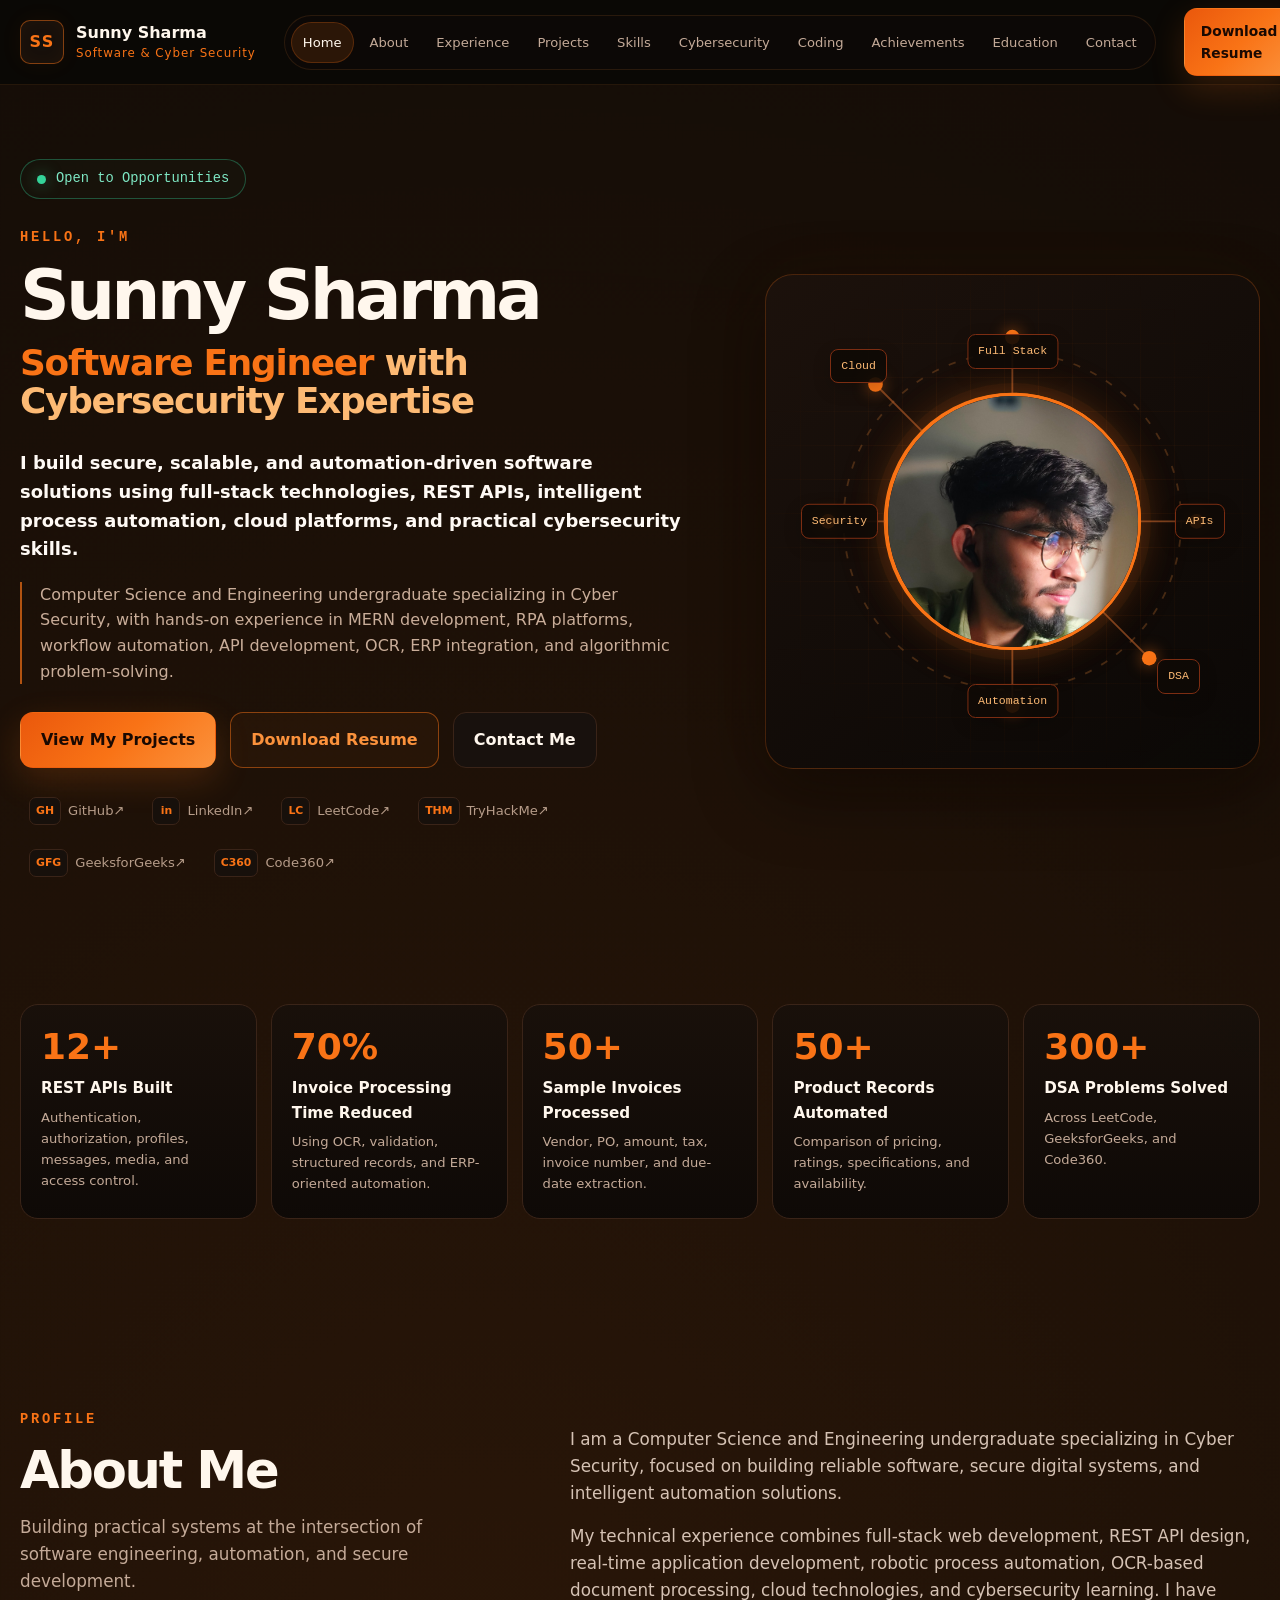
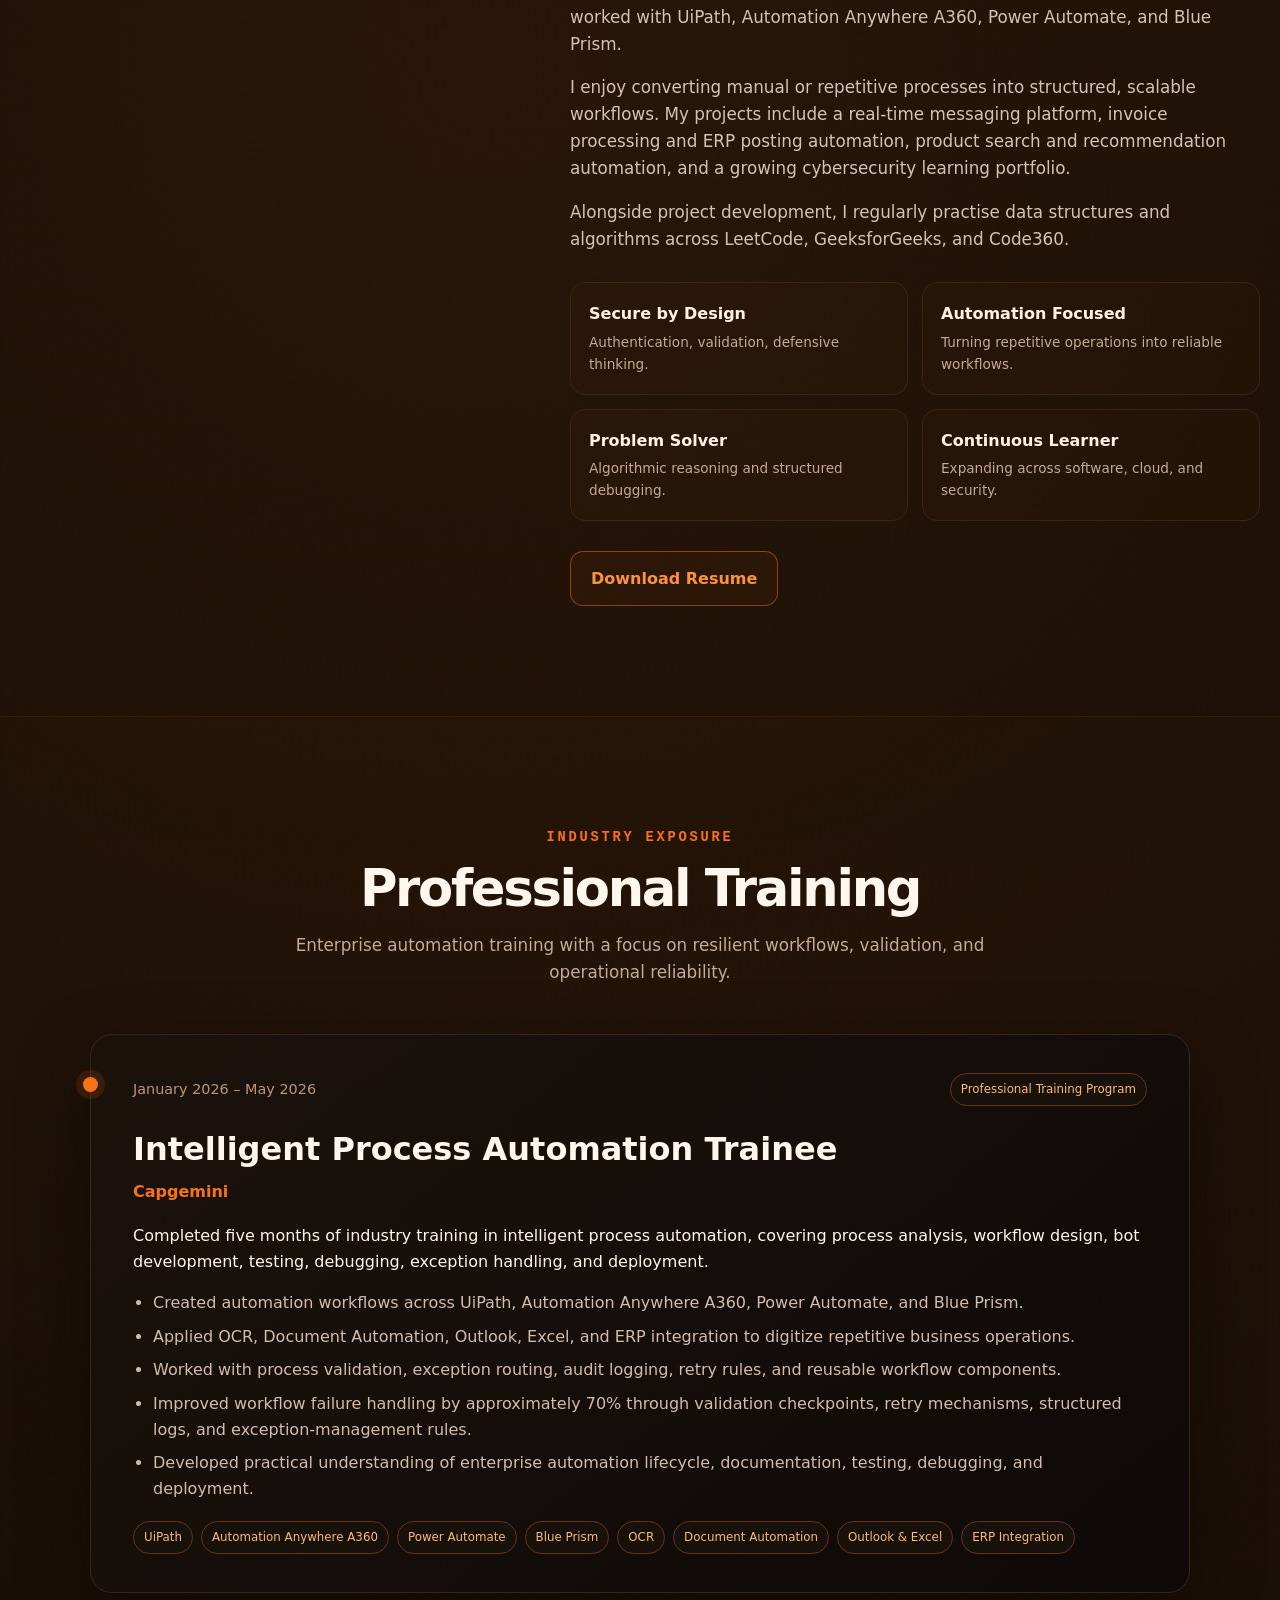
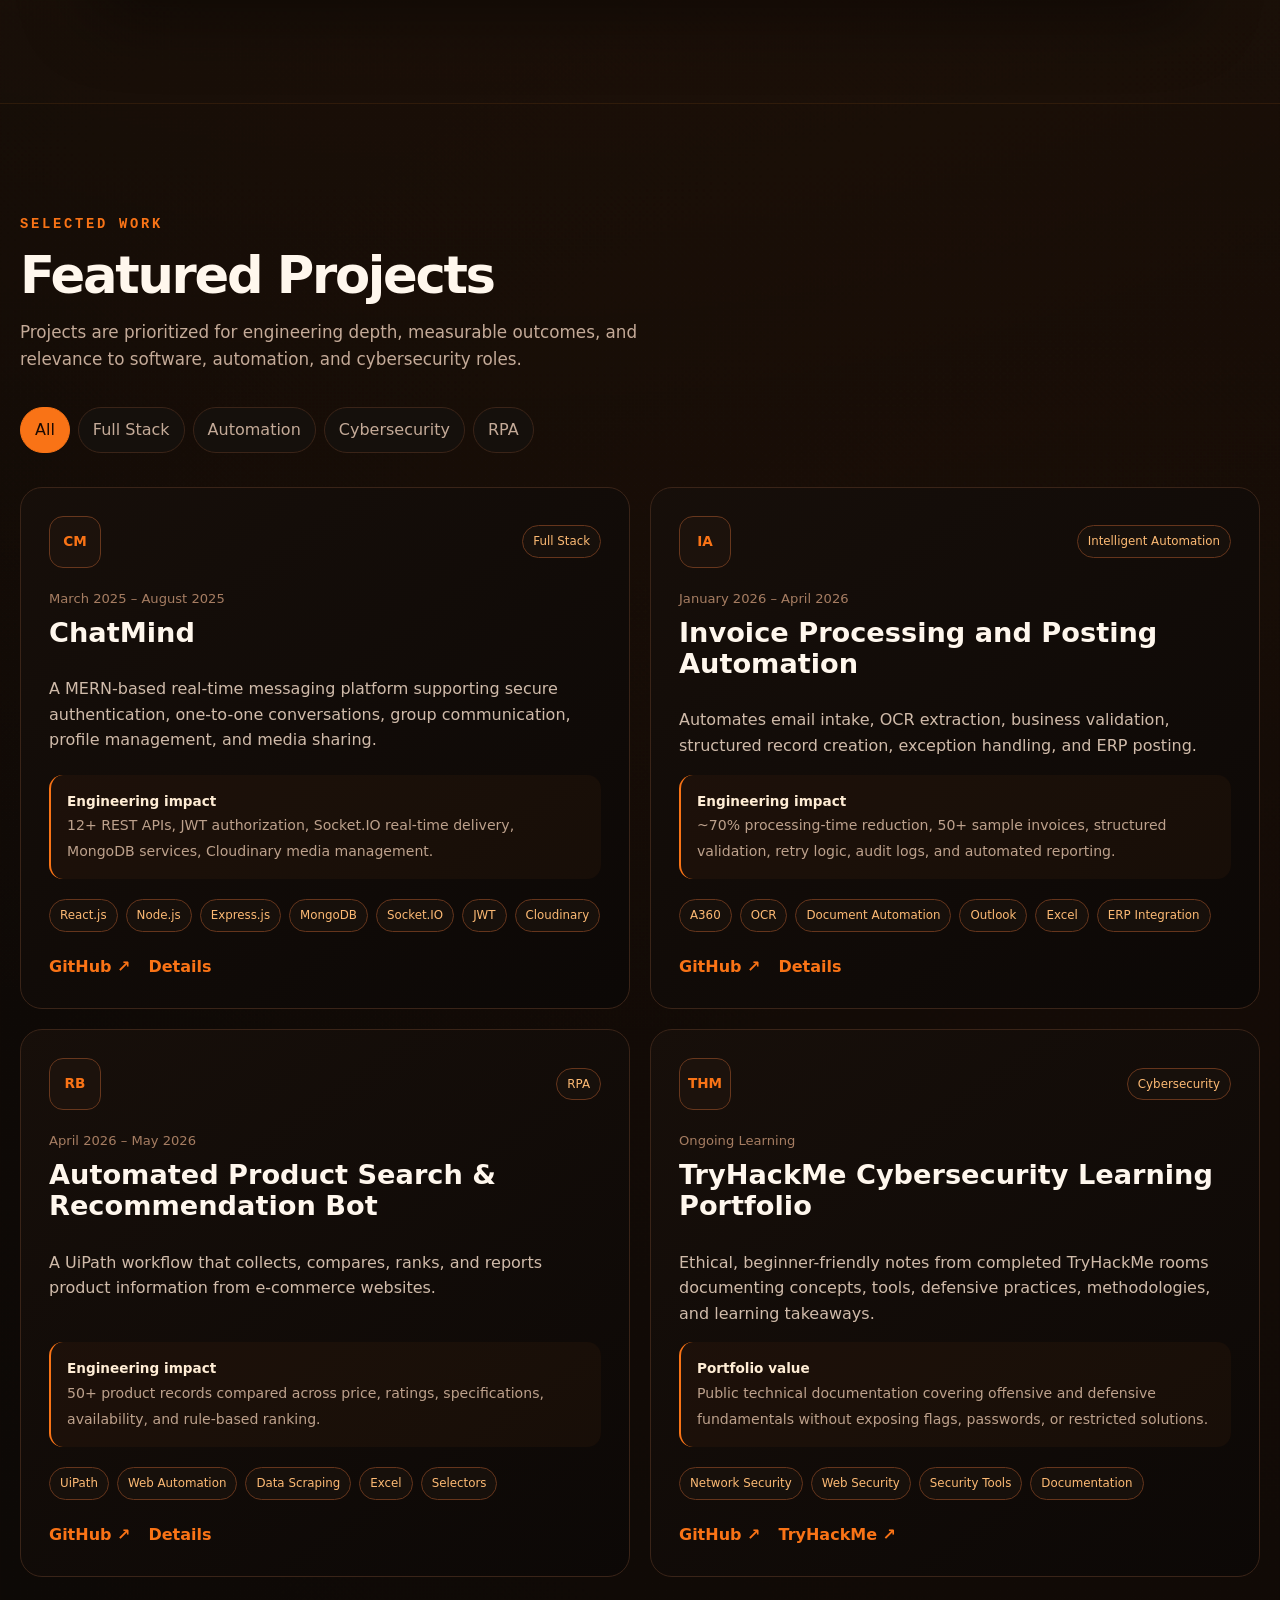
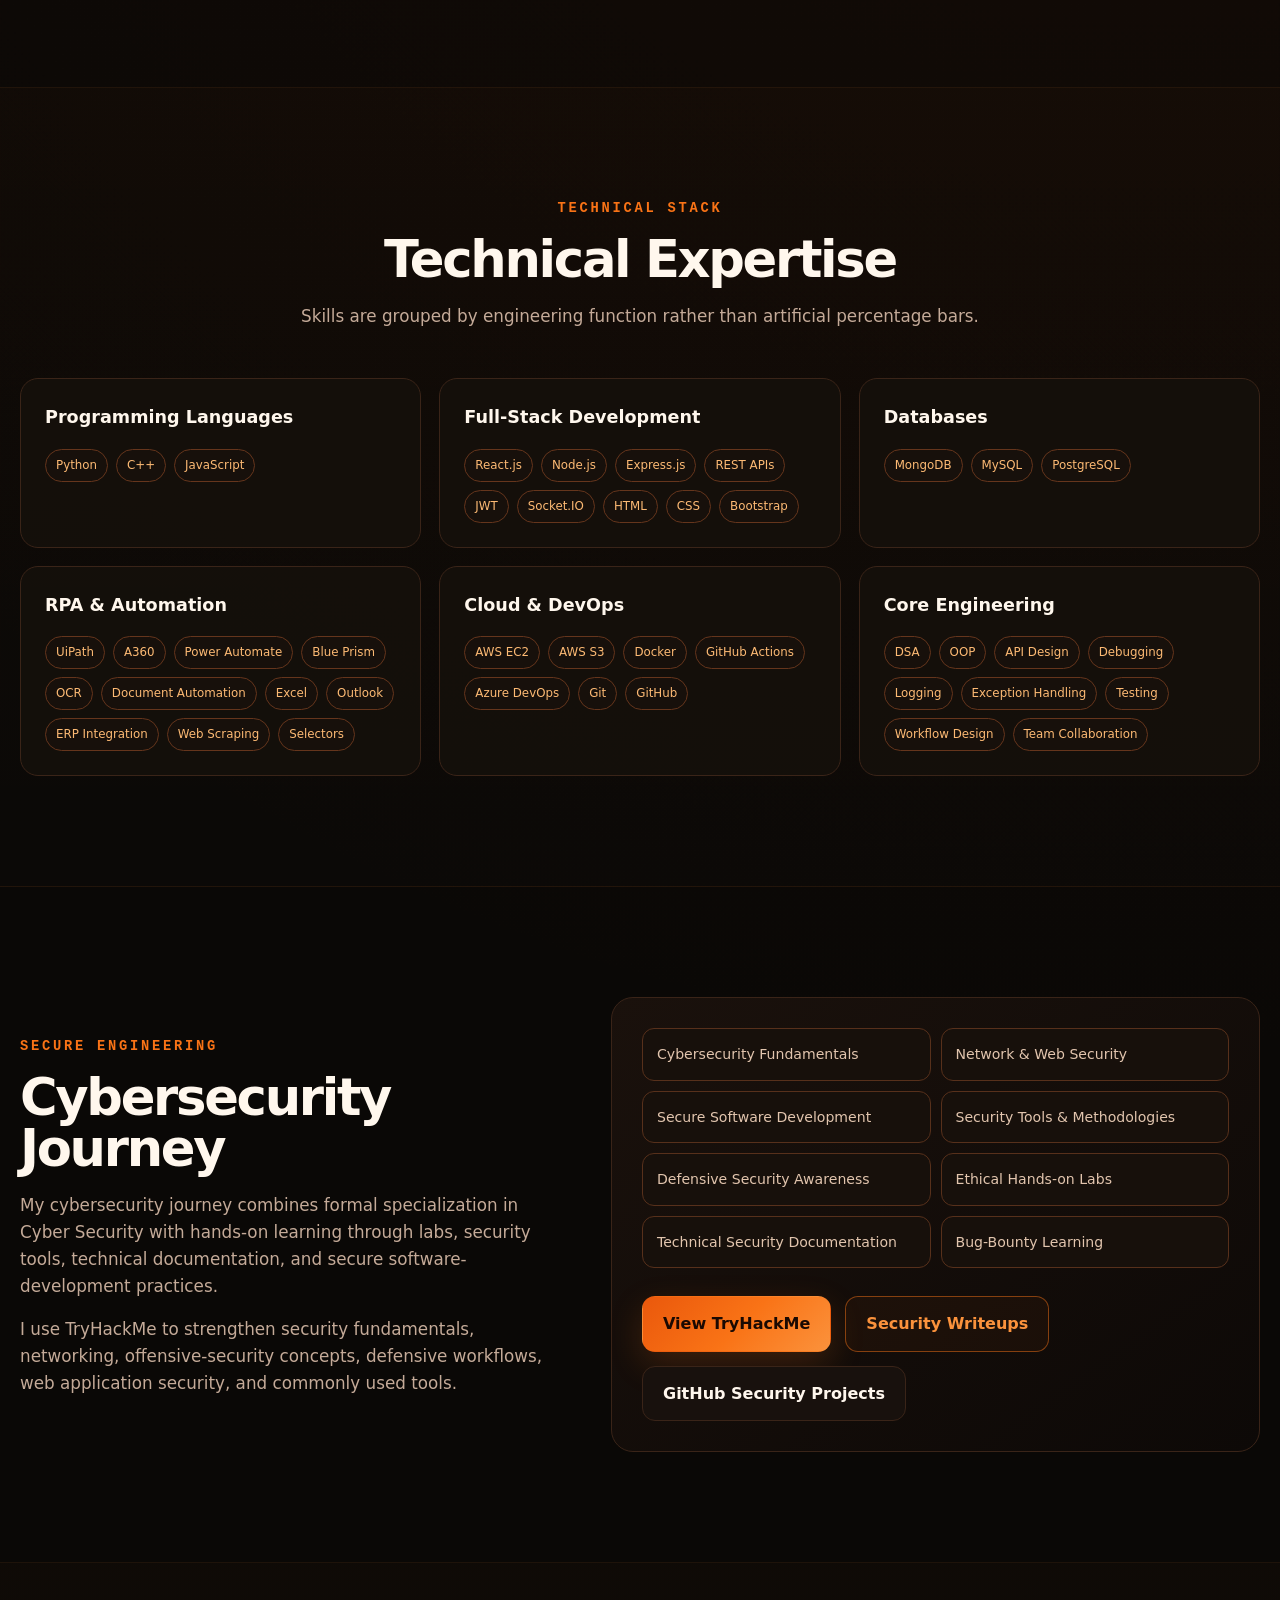
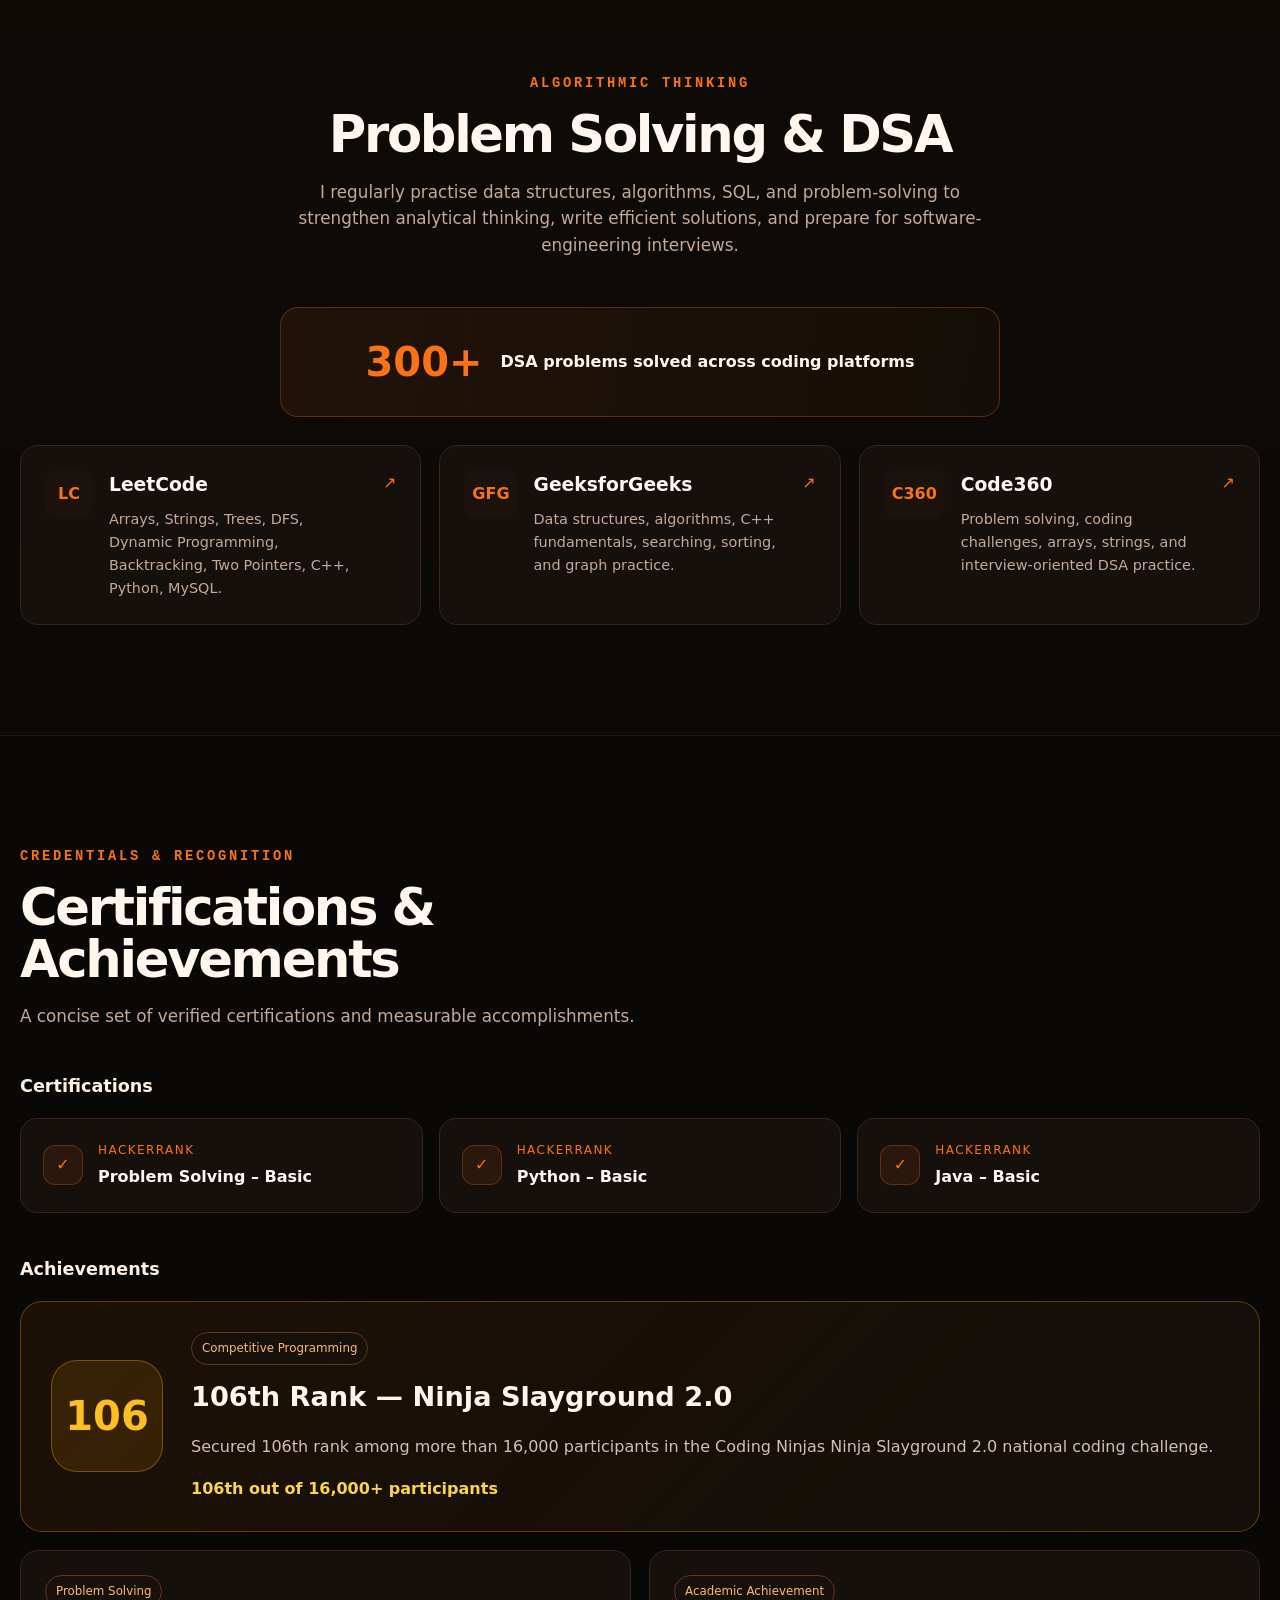
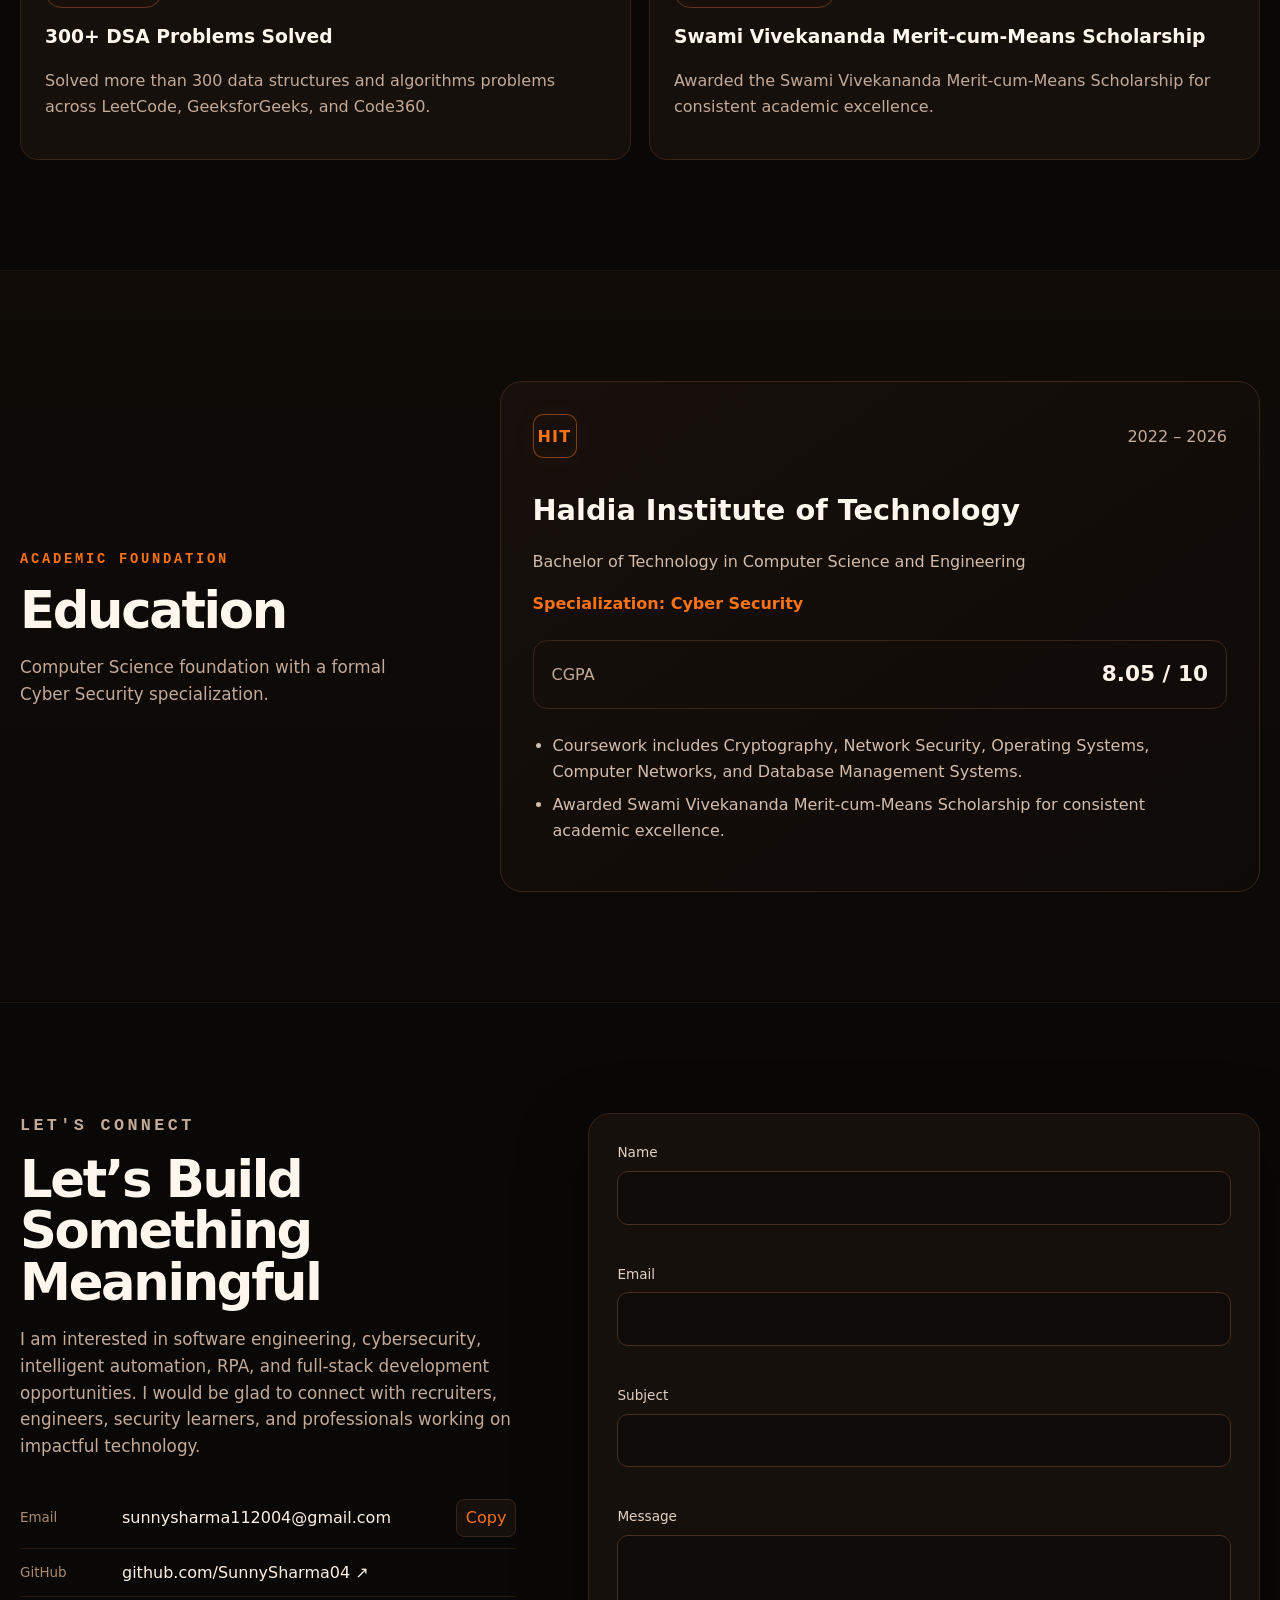
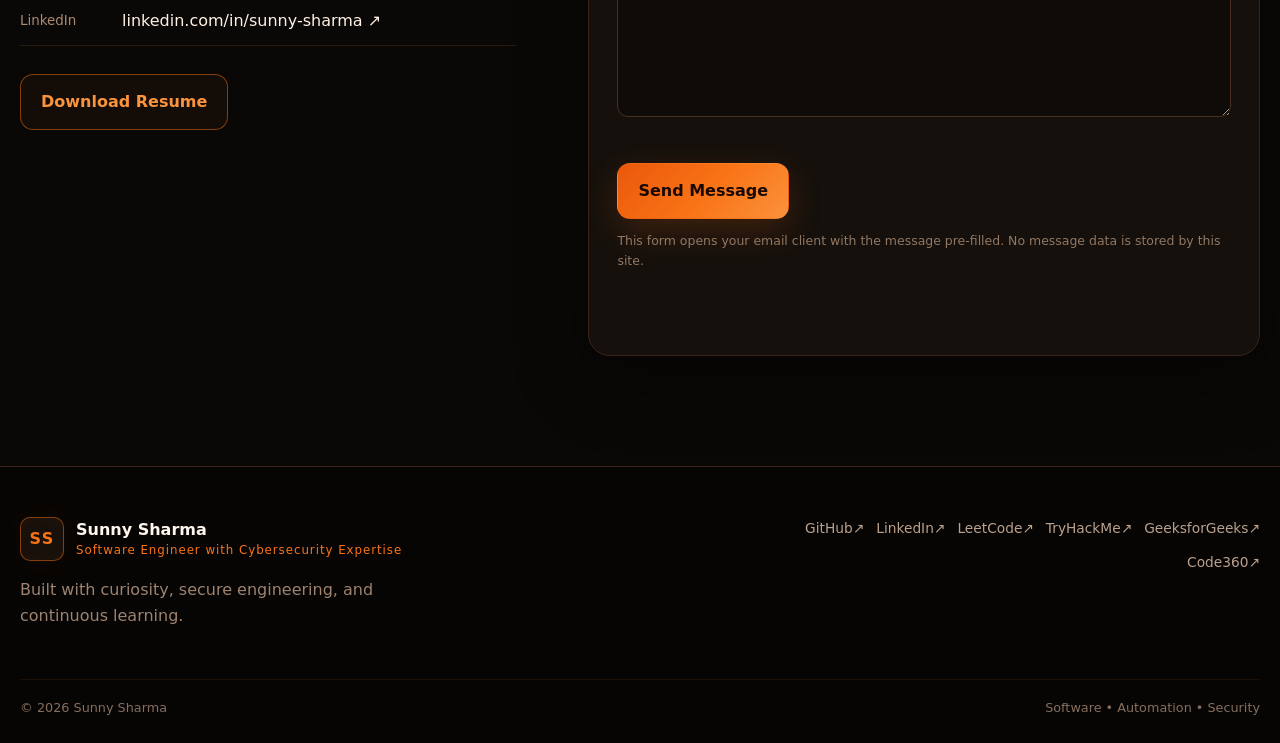
==== index.html @ 54a7669d "Initial portfolio deployment" ====
<!doctype html>
<html lang="en">
  <head>
    <meta charset="utf-8" />
    <meta name="viewport" content="width=device-width, initial-scale=1" />
    <title>Sunny Sharma | Software Engineer with Cybersecurity Expertise</title>
    <meta
      name="description"
      content="Portfolio of Sunny Sharma, a software engineer and cybersecurity student skilled in full-stack development, RPA, intelligent automation, REST APIs, cloud platforms, and data structures and algorithms."
    />
    <meta name="theme-color" content="#07111f" />
    <meta name="robots" content="index,follow" />
    <meta property="og:type" content="website" />
    <meta
      property="og:title"
      content="Sunny Sharma | Software Engineer with Cybersecurity Expertise"
    />
    <meta
      property="og:description"
      content="Software engineering, cybersecurity, automation, REST APIs, cloud, and DSA portfolio."
    />
    <meta property="og:image" content="assets/social-preview.png" />
    <meta name="twitter:card" content="summary_large_image" />
    <meta
      name="twitter:title"
      content="Sunny Sharma | Software Engineer with Cybersecurity Expertise"
    />
    <meta
      name="twitter:description"
      content="Software engineering, cybersecurity, automation, REST APIs, cloud, and DSA portfolio."
    />
    <meta name="twitter:image" content="assets/social-preview.png" />
    <link rel="icon" href="assets/favicon.svg" type="image/svg+xml" />
    <link rel="stylesheet" href="styles.css" />
    <script type="application/ld+json">
      {
        "@context": "https://schema.org",
        "@type": "Person",
        "name": "Sunny Sharma",
        "jobTitle": "Software Engineer with Cybersecurity Expertise",
        "email": "mailto:sunnysharma112004@gmail.com",
        "telephone": "+91-8777210604",
        "alumniOf": {
          "@type": "CollegeOrUniversity",
          "name": "Haldia Institute of Technology"
        },
        "sameAs": [
          "https://github.com/SunnySharma04",
          "https://www.linkedin.com/in/sunny-sharma-2487312a7/",
          "https://leetcode.com/u/sunnysharma112004/",
          "https://tryhackme.com/p/sunnysharma11200",
          "https://www.geeksforgeeks.org/profile/sunnysharvf4q",
          "https://www.naukri.com/code360/profile/SunnySharma"
        ]
      }
    </script>
  </head>
  <body>
    <a class="skip-link" href="#main">Skip to content</a>

    <header class="site-header" id="top">
      <div class="nav-shell container">
        <a class="brand" href="#home" aria-label="Sunny Sharma home">
          <span class="brand-mark">SS</span>
          <span class="brand-copy"
            ><strong>Sunny Sharma</strong
            ><small>Software &amp; Cyber Security</small></span
          >
        </a>

        <nav class="desktop-nav" aria-label="Primary navigation">
          <a href="#home">Home</a><a href="#about">About</a
          ><a href="#experience">Experience</a> <a href="#projects">Projects</a
          ><a href="#skills">Skills</a
          ><a href="#cybersecurity">Cybersecurity</a>
          <a href="#coding">Coding</a><a href="#achievements">Achievements</a
          ><a href="#education">Education</a><a href="#contact">Contact</a>
        </nav>

        <div class="nav-actions">
          <a
            class="btn btn-primary btn-small resume-download"
            href="resume/Sunny-Sharma-Resume.pdf"
            download
            >Download Resume</a
          >
          <button
            class="menu-toggle"
            aria-expanded="false"
            aria-controls="mobile-nav"
            aria-label="Open navigation menu"
          >
            <span></span><span></span><span></span>
          </button>
        </div>
      </div>
      <nav
        id="mobile-nav"
        class="mobile-nav"
        aria-label="Mobile navigation"
        hidden
      >
        <a href="#home">Home</a><a href="#about">About</a
        ><a href="#experience">Experience</a><a href="#projects">Projects</a>
        <a href="#skills">Skills</a><a href="#cybersecurity">Cybersecurity</a
        ><a href="#coding">Coding</a><a href="#achievements">Achievements</a>
        <a href="#education">Education</a><a href="#contact">Contact</a>
        <a
          class="btn btn-primary"
          href="resume/Sunny-Sharma-Resume.pdf"
          download
          >Download Resume</a
        >
      </nav>
    </header>

    <main id="main">
      <section id="home" class="hero section-pad">
        <div class="hero-grid container">
          <div class="hero-copy reveal">
            <div class="status-pill">
              <span class="status-dot"></span>Open to Opportunities
            </div>
            <p class="eyebrow">Hello, I'm</p>
            <h1>Sunny Sharma</h1>
            <h2>Software Engineer <span>with Cybersecurity Expertise</span></h2>
            <p class="hero-lead">
              I build secure, scalable, and automation-driven software solutions
              using full-stack technologies, REST APIs, intelligent process
              automation, cloud platforms, and practical cybersecurity skills.
            </p>
            <p class="hero-sub">
              Computer Science and Engineering undergraduate specializing in
              Cyber Security, with hands-on experience in MERN development, RPA
              platforms, workflow automation, API development, OCR, ERP
              integration, and algorithmic problem-solving.
            </p>
            <div class="hero-actions">
              <a class="btn btn-primary" href="#projects">View My Projects</a>
              <a
                class="btn btn-secondary resume-download"
                href="resume/Sunny-Sharma-Resume.pdf"
                download
                >Download Resume</a
              >
              <a class="btn btn-tertiary" href="#contact">Contact Me</a>
            </div>
            <div class="social-row" aria-label="Social and coding profiles">
              <a
                href="https://github.com/SunnySharma04"
                target="_blank"
                rel="noopener noreferrer"
                aria-label="GitHub"
                ><span>GH</span>GitHub↗</a
              >
              <a
                href="https://www.linkedin.com/in/sunny-sharma-2487312a7/"
                target="_blank"
                rel="noopener noreferrer"
                aria-label="LinkedIn"
                ><span>in</span>LinkedIn↗</a
              >
              <a
                href="https://leetcode.com/u/sunnysharma112004/"
                target="_blank"
                rel="noopener noreferrer"
                aria-label="LeetCode"
                ><span>LC</span>LeetCode↗</a
              >
              <a
                href="https://tryhackme.com/p/sunnysharma11200"
                target="_blank"
                rel="noopener noreferrer"
                aria-label="TryHackMe"
                ><span>THM</span>TryHackMe↗</a
              >
              <a
                href="https://www.geeksforgeeks.org/profile/sunnysharvf4q"
                target="_blank"
                rel="noopener noreferrer"
                aria-label="GeeksforGeeks"
                ><span>GFG</span>GeeksforGeeks↗</a
              >
              <a
                href="https://www.naukri.com/code360/profile/SunnySharma"
                target="_blank"
                rel="noopener noreferrer"
                aria-label="Code360"
                ><span>C360</span>Code360↗</a
              >
            </div>
          </div>

          <div
            class="identity-card reveal"
            aria-label="Sunny Sharma engineering identity visual"
          >
            <div class="identity-grid"></div>
            <svg
              class="identity-lines"
              viewBox="0 0 540 540"
              role="img"
              aria-labelledby="monogram-title monogram-desc"
            >
              <title id="monogram-title">
                Sunny Sharma engineering monogram
              </title>
              <desc id="monogram-desc">
                SS initials connected to Full Stack, APIs, Security, Automation,
                Cloud and DSA labels.
              </desc>
              <circle cx="270" cy="270" r="140" class="ring ring-one" />
              <circle cx="270" cy="270" r="185" class="ring ring-two" />
              <line x1="270" y1="130" x2="270" y2="68" />
              <line x1="410" y1="270" x2="472" y2="270" />
              <line x1="270" y1="410" x2="270" y2="472" />
              <line x1="130" y1="270" x2="68" y2="270" />
              <line x1="171" y1="171" x2="120" y2="120" />
              <line x1="369" y1="369" x2="420" y2="420" />
              <circle cx="270" cy="68" r="8" />
              <circle cx="472" cy="270" r="8" />
              <circle cx="270" cy="472" r="8" />
              <circle cx="68" cy="270" r="8" />
              <circle cx="120" cy="120" r="8" />
              <circle cx="420" cy="420" r="8" />
            </svg>
            <div class="profile-photo-wrap">
              <div class="profile-photo-frame">
                <img
                  src="assets/sunny-photo.jpg"
                  alt="Portrait of Sunny Sharma"
                  class="profile-photo"
                />
              </div>
            </div>
            <span class="orbit-label label-top">Full Stack</span>
            <span class="orbit-label label-right">APIs</span>
            <span class="orbit-label label-bottom">Automation</span>
            <span class="orbit-label label-left">Security</span>
            <span class="orbit-label label-cloud">Cloud</span>
            <span class="orbit-label label-dsa">DSA</span>
          </div>
        </div>
      </section>

      <section class="impact-band" aria-label="Professional impact statistics">
        <div class="container stats-grid">
          <article class="stat-card reveal">
            <strong class="counter" data-target="12" data-suffix="+">0</strong>
            <h3>REST APIs Built</h3>
            <p>
              Authentication, authorization, profiles, messages, media, and
              access control.
            </p>
          </article>
          <article class="stat-card reveal">
            <strong class="counter" data-target="70" data-suffix="%">0</strong>
            <h3>Invoice Processing Time Reduced</h3>
            <p>
              Using OCR, validation, structured records, and ERP-oriented
              automation.
            </p>
          </article>
          <article class="stat-card reveal">
            <strong class="counter" data-target="50" data-suffix="+">0</strong>
            <h3>Sample Invoices Processed</h3>
            <p>
              Vendor, PO, amount, tax, invoice number, and due-date extraction.
            </p>
          </article>
          <article class="stat-card reveal">
            <strong class="counter" data-target="50" data-suffix="+">0</strong>
            <h3>Product Records Automated</h3>
            <p>
              Comparison of pricing, ratings, specifications, and availability.
            </p>
          </article>
          <article class="stat-card reveal">
            <strong class="counter" data-target="300" data-suffix="+">0</strong>
            <h3>DSA Problems Solved</h3>
            <p>Across LeetCode, GeeksforGeeks, and Code360.</p>
          </article>
        </div>
      </section>

      <section id="about" class="section-pad">
        <div class="container split-section">
          <div class="section-heading reveal">
            <p class="eyebrow">Profile</p>
            <h2>About Me</h2>
            <p>
              Building practical systems at the intersection of software
              engineering, automation, and secure development.
            </p>
          </div>
          <div class="about-body reveal">
            <p>
              I am a Computer Science and Engineering undergraduate specializing
              in Cyber Security, focused on building reliable software, secure
              digital systems, and intelligent automation solutions.
            </p>
            <p>
              My technical experience combines full-stack web development, REST
              API design, real-time application development, robotic process
              automation, OCR-based document processing, cloud technologies, and
              cybersecurity learning. I have worked with UiPath, Automation
              Anywhere A360, Power Automate, and Blue Prism.
            </p>
            <p>
              I enjoy converting manual or repetitive processes into structured,
              scalable workflows. My projects include a real-time messaging
              platform, invoice processing and ERP posting automation, product
              search and recommendation automation, and a growing cybersecurity
              learning portfolio.
            </p>
            <p>
              Alongside project development, I regularly practise data
              structures and algorithms across LeetCode, GeeksforGeeks, and
              Code360.
            </p>
            <div class="value-grid">
              <div>
                <strong>Secure by Design</strong
                ><span>Authentication, validation, defensive thinking.</span>
              </div>
              <div>
                <strong>Automation Focused</strong
                ><span
                  >Turning repetitive operations into reliable workflows.</span
                >
              </div>
              <div>
                <strong>Problem Solver</strong
                ><span>Algorithmic reasoning and structured debugging.</span>
              </div>
              <div>
                <strong>Continuous Learner</strong
                ><span>Expanding across software, cloud, and security.</span>
              </div>
            </div>
            <a
              class="btn btn-secondary resume-download"
              href="resume/Sunny-Sharma-Resume.pdf"
              download
              >Download Resume</a
            >
          </div>
        </div>
      </section>

      <section id="experience" class="section-pad section-alt">
        <div class="container">
          <div class="section-heading centered reveal">
            <p class="eyebrow">Industry Exposure</p>
            <h2>Professional Training</h2>
            <p>
              Enterprise automation training with a focus on resilient
              workflows, validation, and operational reliability.
            </p>
          </div>
          <article class="timeline-card reveal">
            <div class="timeline-marker"></div>
            <div class="timeline-meta">
              <span>January 2026 – May 2026</span
              ><span class="tag">Professional Training Program</span>
            </div>
            <h3>Intelligent Process Automation Trainee</h3>
            <p class="org">Capgemini</p>
            <p>
              Completed five months of industry training in intelligent process
              automation, covering process analysis, workflow design, bot
              development, testing, debugging, exception handling, and
              deployment.
            </p>
            <ul class="feature-list">
              <li>
                Created automation workflows across UiPath, Automation Anywhere
                A360, Power Automate, and Blue Prism.
              </li>
              <li>
                Applied OCR, Document Automation, Outlook, Excel, and ERP
                integration to digitize repetitive business operations.
              </li>
              <li>
                Worked with process validation, exception routing, audit
                logging, retry rules, and reusable workflow components.
              </li>
              <li>
                Improved workflow failure handling by approximately 70% through
                validation checkpoints, retry mechanisms, structured logs, and
                exception-management rules.
              </li>
              <li>
                Developed practical understanding of enterprise automation
                lifecycle, documentation, testing, debugging, and deployment.
              </li>
            </ul>
            <div class="tag-row">
              <span>UiPath</span><span>Automation Anywhere A360</span
              ><span>Power Automate</span><span>Blue Prism</span><span>OCR</span
              ><span>Document Automation</span><span>Outlook &amp; Excel</span
              ><span>ERP Integration</span>
            </div>
          </article>
        </div>
      </section>

      <section id="projects" class="section-pad">
        <div class="container">
          <div class="section-heading reveal">
            <p class="eyebrow">Selected Work</p>
            <h2>Featured Projects</h2>
            <p>
              Projects are prioritized for engineering depth, measurable
              outcomes, and relevance to software, automation, and cybersecurity
              roles.
            </p>
          </div>
          <div
            class="filter-row reveal"
            role="group"
            aria-label="Project filters"
          >
            <button class="filter-btn active" data-filter="all">All</button>
            <button class="filter-btn" data-filter="full-stack">
              Full Stack
            </button>
            <button class="filter-btn" data-filter="automation">
              Automation
            </button>
            <button class="filter-btn" data-filter="cybersecurity">
              Cybersecurity
            </button>
            <button class="filter-btn" data-filter="rpa">RPA</button>
          </div>

          <div class="project-grid">
            <article class="project-card reveal" data-category="full-stack">
              <div class="project-head">
                <span class="project-icon">CM</span
                ><span class="tag">Full Stack</span>
              </div>
              <p class="project-date">March 2025 – August 2025</p>
              <h3>ChatMind</h3>
              <p>
                A MERN-based real-time messaging platform supporting secure
                authentication, one-to-one conversations, group communication,
                profile management, and media sharing.
              </p>
              <div class="outcome">
                <strong>Engineering impact</strong
                ><span
                  >12+ REST APIs, JWT authorization, Socket.IO real-time
                  delivery, MongoDB services, Cloudinary media management.</span
                >
              </div>
              <div class="tag-row">
                <span>React.js</span><span>Node.js</span><span>Express.js</span
                ><span>MongoDB</span><span>Socket.IO</span><span>JWT</span
                ><span>Cloudinary</span>
              </div>
              <div class="project-actions">
                <a
                  class="text-link"
                  target="_blank"
                  rel="noopener noreferrer"
                  href="https://github.com/SunnySharma04/chat-mind"
                  >GitHub ↗</a
                ><button
                  class="text-link project-details"
                  data-project="chatmind"
                >
                  Details
                </button>
              </div>
            </article>

            <article class="project-card reveal" data-category="automation">
              <div class="project-head">
                <span class="project-icon">IA</span
                ><span class="tag">Intelligent Automation</span>
              </div>
              <p class="project-date">January 2026 – April 2026</p>
              <h3>Invoice Processing and Posting Automation</h3>
              <p>
                Automates email intake, OCR extraction, business validation,
                structured record creation, exception handling, and ERP posting.
              </p>
              <div class="outcome">
                <strong>Engineering impact</strong
                ><span
                  >~70% processing-time reduction, 50+ sample invoices,
                  structured validation, retry logic, audit logs, and automated
                  reporting.</span
                >
              </div>
              <div class="tag-row">
                <span>A360</span><span>OCR</span><span>Document Automation</span
                ><span>Outlook</span><span>Excel</span
                ><span>ERP Integration</span>
              </div>
              <div class="project-actions">
                <a
                  class="text-link"
                  target="_blank"
                  rel="noopener noreferrer"
                  href="https://github.com/SunnySharma04/Invoice-Processing-and-Posting-Automation"
                  >GitHub ↗</a
                ><button
                  class="text-link project-details"
                  data-project="invoice"
                >
                  Details
                </button>
              </div>
            </article>

            <article class="project-card reveal" data-category="rpa">
              <div class="project-head">
                <span class="project-icon">RB</span><span class="tag">RPA</span>
              </div>
              <p class="project-date">April 2026 – May 2026</p>
              <h3>Automated Product Search &amp; Recommendation Bot</h3>
              <p>
                A UiPath workflow that collects, compares, ranks, and reports
                product information from e-commerce websites.
              </p>
              <div class="outcome">
                <strong>Engineering impact</strong
                ><span
                  >50+ product records compared across price, ratings,
                  specifications, availability, and rule-based ranking.</span
                >
              </div>
              <div class="tag-row">
                <span>UiPath</span><span>Web Automation</span
                ><span>Data Scraping</span><span>Excel</span
                ><span>Selectors</span>
              </div>
              <div class="project-actions">
                <a
                  class="text-link"
                  target="_blank"
                  rel="noopener noreferrer"
                  href="https://github.com/SunnySharma04/Automated-Product-Search-and-Recommendation-Bot"
                  >GitHub ↗</a
                ><button
                  class="text-link project-details"
                  data-project="product"
                >
                  Details
                </button>
              </div>
            </article>

            <article class="project-card reveal" data-category="cybersecurity">
              <div class="project-head">
                <span class="project-icon">THM</span
                ><span class="tag">Cybersecurity</span>
              </div>
              <p class="project-date">Ongoing Learning</p>
              <h3>TryHackMe Cybersecurity Learning Portfolio</h3>
              <p>
                Ethical, beginner-friendly notes from completed TryHackMe rooms
                documenting concepts, tools, defensive practices, methodologies,
                and learning takeaways.
              </p>
              <div class="outcome">
                <strong>Portfolio value</strong
                ><span
                  >Public technical documentation covering offensive and
                  defensive fundamentals without exposing flags, passwords, or
                  restricted solutions.</span
                >
              </div>
              <div class="tag-row">
                <span>Network Security</span><span>Web Security</span
                ><span>Security Tools</span><span>Documentation</span>
              </div>
              <div class="project-actions">
                <a
                  class="text-link"
                  target="_blank"
                  rel="noopener noreferrer"
                  href="https://github.com/SunnySharma04/tryhackme-writeups"
                  >GitHub ↗</a
                ><a
                  class="text-link"
                  target="_blank"
                  rel="noopener noreferrer"
                  href="https://tryhackme.com/p/sunnysharma11200"
                  >TryHackMe ↗</a
                >
              </div>
            </article>
          </div>
        </div>
      </section>

      <section id="skills" class="section-pad section-alt">
        <div class="container">
          <div class="section-heading centered reveal">
            <p class="eyebrow">Technical Stack</p>
            <h2>Technical Expertise</h2>
            <p>
              Skills are grouped by engineering function rather than artificial
              percentage bars.
            </p>
          </div>
          <div class="skills-grid">
            <article class="skill-card reveal">
              <h3>Programming Languages</h3>
              <div class="tag-row">
                <span>Python</span><span>C++</span><span>JavaScript</span>
              </div>
            </article>
            <article class="skill-card reveal">
              <h3>Full-Stack Development</h3>
              <div class="tag-row">
                <span>React.js</span><span>Node.js</span><span>Express.js</span
                ><span>REST APIs</span><span>JWT</span><span>Socket.IO</span
                ><span>HTML</span><span>CSS</span><span>Bootstrap</span>
              </div>
            </article>
            <article class="skill-card reveal">
              <h3>Databases</h3>
              <div class="tag-row">
                <span>MongoDB</span><span>MySQL</span><span>PostgreSQL</span>
              </div>
            </article>
            <article class="skill-card reveal">
              <h3>RPA &amp; Automation</h3>
              <div class="tag-row">
                <span>UiPath</span><span>A360</span><span>Power Automate</span
                ><span>Blue Prism</span><span>OCR</span
                ><span>Document Automation</span><span>Excel</span
                ><span>Outlook</span><span>ERP Integration</span
                ><span>Web Scraping</span><span>Selectors</span>
              </div>
            </article>
            <article class="skill-card reveal">
              <h3>Cloud &amp; DevOps</h3>
              <div class="tag-row">
                <span>AWS EC2</span><span>AWS S3</span><span>Docker</span
                ><span>GitHub Actions</span><span>Azure DevOps</span
                ><span>Git</span><span>GitHub</span>
              </div>
            </article>
            <article class="skill-card reveal">
              <h3>Core Engineering</h3>
              <div class="tag-row">
                <span>DSA</span><span>OOP</span><span>API Design</span
                ><span>Debugging</span><span>Logging</span
                ><span>Exception Handling</span><span>Testing</span
                ><span>Workflow Design</span><span>Team Collaboration</span>
              </div>
            </article>
          </div>
        </div>
      </section>

      <section id="cybersecurity" class="section-pad">
        <div class="container cyber-grid">
          <div class="section-heading reveal">
            <p class="eyebrow">Secure Engineering</p>
            <h2>Cybersecurity Journey</h2>
            <p>
              My cybersecurity journey combines formal specialization in Cyber
              Security with hands-on learning through labs, security tools,
              technical documentation, and secure software-development
              practices.
            </p>
            <p>
              I use TryHackMe to strengthen security fundamentals, networking,
              offensive-security concepts, defensive workflows, web application
              security, and commonly used tools.
            </p>
          </div>
          <div class="cyber-panel reveal">
            <div class="focus-grid">
              <span>Cybersecurity Fundamentals</span
              ><span>Network &amp; Web Security</span
              ><span>Secure Software Development</span
              ><span>Security Tools &amp; Methodologies</span
              ><span>Defensive Security Awareness</span
              ><span>Ethical Hands-on Labs</span
              ><span>Technical Security Documentation</span
              ><span>Bug-Bounty Learning</span>
            </div>
            <div class="hero-actions">
              <a
                class="btn btn-primary"
                target="_blank"
                rel="noopener noreferrer"
                href="https://tryhackme.com/p/sunnysharma11200"
                >View TryHackMe</a
              ><a
                class="btn btn-secondary"
                target="_blank"
                rel="noopener noreferrer"
                href="https://github.com/SunnySharma04/tryhackme-writeups"
                >Security Writeups</a
              ><a
                class="btn btn-tertiary"
                target="_blank"
                rel="noopener noreferrer"
                href="https://github.com/SunnySharma04"
                >GitHub Security Projects</a
              >
            </div>
          </div>
        </div>
      </section>

      <section id="coding" class="section-pad section-alt">
        <div class="container">
          <div class="section-heading centered reveal">
            <p class="eyebrow">Algorithmic Thinking</p>
            <h2>Problem Solving &amp; DSA</h2>
            <p>
              I regularly practise data structures, algorithms, SQL, and
              problem-solving to strengthen analytical thinking, write efficient
              solutions, and prepare for software-engineering interviews.
            </p>
          </div>
          <div class="metric-banner reveal">
            <strong>300+</strong
            ><span>DSA problems solved across coding platforms</span>
          </div>
          <div class="profile-grid">
            <a
              class="profile-card reveal"
              href="https://leetcode.com/u/sunnysharma112004/"
              target="_blank"
              rel="noopener noreferrer"
              ><span class="profile-badge">LC</span>
              <div>
                <h3>LeetCode</h3>
                <p>
                  Arrays, Strings, Trees, DFS, Dynamic Programming,
                  Backtracking, Two Pointers, C++, Python, MySQL.
                </p>
              </div>
              <span class="arrow">↗</span></a
            >
            <a
              class="profile-card reveal"
              href="https://www.geeksforgeeks.org/profile/sunnysharvf4q"
              target="_blank"
              rel="noopener noreferrer"
              ><span class="profile-badge">GFG</span>
              <div>
                <h3>GeeksforGeeks</h3>
                <p>
                  Data structures, algorithms, C++ fundamentals, searching,
                  sorting, and graph practice.
                </p>
              </div>
              <span class="arrow">↗</span></a
            >
            <a
              class="profile-card reveal"
              href="https://www.naukri.com/code360/profile/SunnySharma"
              target="_blank"
              rel="noopener noreferrer"
              ><span class="profile-badge">C360</span>
              <div>
                <h3>Code360</h3>
                <p>
                  Problem solving, coding challenges, arrays, strings, and
                  interview-oriented DSA practice.
                </p>
              </div>
              <span class="arrow">↗</span></a
            >
          </div>
        </div>
      </section>

      <section id="achievements" class="section-pad">
        <div class="container">
          <div class="section-heading reveal">
            <p class="eyebrow">Credentials &amp; Recognition</p>
            <h2>Certifications &amp; Achievements</h2>
            <p>
              A concise set of verified certifications and measurable
              accomplishments.
            </p>
          </div>

          <h3 class="subsection-title reveal">Certifications</h3>
          <div class="cert-grid">
            <article class="cert-card reveal">
              <span class="cert-icon">✓</span>
              <div>
                <p>HackerRank</p>
                <h3>Problem Solving – Basic</h3>
              </div>
            </article>
            <article class="cert-card reveal">
              <span class="cert-icon">✓</span>
              <div>
                <p>HackerRank</p>
                <h3>Python – Basic</h3>
              </div>
            </article>
            <article class="cert-card reveal">
              <span class="cert-icon">✓</span>
              <div>
                <p>HackerRank</p>
                <h3>Java – Basic</h3>
              </div>
            </article>
          </div>

          <h3 class="subsection-title reveal">Achievements</h3>
          <article class="featured-achievement reveal">
            <span class="achievement-rank">106</span>
            <div>
              <span class="tag">Competitive Programming</span>
              <h3>106th Rank — Ninja Slayground 2.0</h3>
              <p>
                Secured 106th rank among more than 16,000 participants in the
                Coding Ninjas Ninja Slayground 2.0 national coding challenge.
              </p>
              <strong>106th out of 16,000+ participants</strong>
            </div>
          </article>
          <div class="achievement-grid">
            <article class="achievement-card reveal">
              <span class="tag">Problem Solving</span>
              <h3>300+ DSA Problems Solved</h3>
              <p>
                Solved more than 300 data structures and algorithms problems
                across LeetCode, GeeksforGeeks, and Code360.
              </p>
            </article>
            <article class="achievement-card reveal">
              <span class="tag">Academic Achievement</span>
              <h3>Swami Vivekananda Merit-cum-Means Scholarship</h3>
              <p>
                Awarded the Swami Vivekananda Merit-cum-Means Scholarship for
                consistent academic excellence.
              </p>
            </article>
          </div>
        </div>
      </section>

      <section id="education" class="section-pad section-alt">
        <div class="container education-grid">
          <div class="section-heading reveal">
            <p class="eyebrow">Academic Foundation</p>
            <h2>Education</h2>
            <p>
              Computer Science foundation with a formal Cyber Security
              specialization.
            </p>
          </div>
          <article class="education-card reveal">
            <div class="edu-top">
              <span class="brand-mark">HIT</span><span>2022 – 2026</span>
            </div>
            <h3>Haldia Institute of Technology</h3>
            <p>Bachelor of Technology in Computer Science and Engineering</p>
            <strong>Specialization: Cyber Security</strong>
            <div class="cgpa"><span>CGPA</span><strong>8.05 / 10</strong></div>
            <ul class="feature-list">
              <li>
                Coursework includes Cryptography, Network Security, Operating
                Systems, Computer Networks, and Database Management Systems.
              </li>
              <li>
                Awarded Swami Vivekananda Merit-cum-Means Scholarship for
                consistent academic excellence.
              </li>
            </ul>
          </article>
        </div>
      </section>

      <section id="contact" class="section-pad">
        <div class="container contact-grid">
          <div class="contact-copy reveal">
            <p class="eyebrow">Let's Connect</p>
            <h2>Let’s Build Something Meaningful</h2>
            <p>
              I am interested in software engineering, cybersecurity,
              intelligent automation, RPA, and full-stack development
              opportunities. I would be glad to connect with recruiters,
              engineers, security learners, and professionals working on
              impactful technology.
            </p>
            <div class="contact-lines">
              <div>
                <span>Email</span
                ><a href="mailto:sunnysharma112004@gmail.com"
                  >sunnysharma112004@gmail.com</a
                ><button id="copy-email" class="copy-btn" type="button">
                  Copy
                </button>
              </div>
              <div>
                <span>GitHub</span
                ><a
                  target="_blank"
                  rel="noopener noreferrer"
                  href="https://github.com/SunnySharma04"
                  >github.com/SunnySharma04 ↗</a
                >
              </div>
              <div>
                <span>LinkedIn</span
                ><a
                  target="_blank"
                  rel="noopener noreferrer"
                  href="https://www.linkedin.com/in/sunny-sharma-2487312a7/"
                  >linkedin.com/in/sunny-sharma ↗</a
                >
              </div>
            </div>
            <a
              class="btn btn-secondary resume-download"
              href="resume/Sunny-Sharma-Resume.pdf"
              download
              >Download Resume</a
            >
          </div>
          <form id="contact-form" class="contact-form reveal" novalidate>
            <div class="field">
              <label for="name">Name</label
              ><input
                id="name"
                name="name"
                autocomplete="name"
                required
              /><small class="error"></small>
            </div>
            <div class="field">
              <label for="email">Email</label
              ><input
                id="email"
                name="email"
                type="email"
                autocomplete="email"
                required
              /><small class="error"></small>
            </div>
            <div class="field">
              <label for="subject">Subject</label
              ><input id="subject" name="subject" required /><small
                class="error"
              ></small>
            </div>
            <div class="field">
              <label for="message">Message</label
              ><textarea
                id="message"
                name="message"
                rows="6"
                required
              ></textarea
              ><small class="error"></small>
            </div>
            <div class="honeypot" aria-hidden="true">
              <label for="website">Website</label
              ><input
                id="website"
                name="website"
                tabindex="-1"
                autocomplete="off"
              />
            </div>
            <button id="send-message" class="btn btn-primary" type="submit">
              Send Message
            </button>
            <p class="form-note">
              This form opens your email client with the message pre-filled. No
              message data is stored by this site.
            </p>
            <p
              id="form-status"
              class="form-status"
              role="status"
              aria-live="polite"
            ></p>
          </form>
        </div>
      </section>
    </main>

    <footer class="footer">
      <div class="container footer-grid">
        <div>
          <a class="brand" href="#home"
            ><span class="brand-mark">SS</span
            ><span class="brand-copy"
              ><strong>Sunny Sharma</strong
              ><small
                >Software Engineer with Cybersecurity Expertise</small
              ></span
            ></a
          >
          <p>
            Built with curiosity, secure engineering, and continuous learning.
          </p>
        </div>
        <div class="footer-social">
          <a
            target="_blank"
            rel="noopener noreferrer"
            href="https://github.com/SunnySharma04"
            >GitHub↗</a
          ><a
            target="_blank"
            rel="noopener noreferrer"
            href="https://www.linkedin.com/in/sunny-sharma-2487312a7/"
            >LinkedIn↗</a
          ><a
            target="_blank"
            rel="noopener noreferrer"
            href="https://leetcode.com/u/sunnysharma112004/"
            >LeetCode↗</a
          ><a
            target="_blank"
            rel="noopener noreferrer"
            href="https://tryhackme.com/p/sunnysharma11200"
            >TryHackMe↗</a
          ><a
            target="_blank"
            rel="noopener noreferrer"
            href="https://www.geeksforgeeks.org/profile/sunnysharvf4q"
            >GeeksforGeeks↗</a
          ><a
            target="_blank"
            rel="noopener noreferrer"
            href="https://www.naukri.com/code360/profile/SunnySharma"
            >Code360↗</a
          >
        </div>
      </div>
      <div class="container footer-bottom">
        <span>© <span id="year"></span> Sunny Sharma</span
        ><span>Software • Automation • Security</span>
      </div>
    </footer>

    <button
      id="scroll-top"
      class="scroll-top"
      type="button"
      aria-label="Scroll to top"
    >
      ↑
    </button>

    <dialog
      id="project-dialog"
      class="project-dialog"
      aria-labelledby="dialog-title"
    >
      <button
        class="dialog-close"
        type="button"
        aria-label="Close project details"
      >
        ×
      </button>
      <span id="dialog-category" class="tag"></span>
      <h2 id="dialog-title"></h2>
      <div id="dialog-body"></div>
    </dialog>

    <div id="toast" class="toast" role="status" aria-live="polite"></div>
    <script src="script.js" defer></script>
  </body>
</html>
---- styles.css ----
:root{
  --bg:#0a0806;
  --bg2:#120d09;
  --panel:#15100c;
  --panel2:#1b140f;
  --line:#3a2418;

  --text:#fff7ed;
  --muted:#c4aa98;

  /* Kept existing variable names so no HTML/JS changes are needed */
  --cyan:#f97316;
  --blue:#fb923c;
  --green:#34d399;
  --gold:#f59e0b;

  --shadow:0 24px 70px rgba(0,0,0,.42);
  --radius:22px;
  --max:1440px;
}

*{
  box-sizing:border-box;
}

html{
  scroll-behavior:smooth;
  scroll-padding-top:92px;
}

body{
  margin:0;
  font-family:Inter,ui-sans-serif,system-ui,-apple-system,BlinkMacSystemFont,"Segoe UI",sans-serif;
  background:
    radial-gradient(
      circle at 38% 16%,
      rgba(249,115,22,.13),
      transparent 30%
    ),
    radial-gradient(
      circle at 88% 40%,
      rgba(194,65,12,.06),
      transparent 28%
    ),
    var(--bg);
  color:var(--text);
  line-height:1.6;
}

a{
  color:inherit;
  text-decoration:none;
}

button,
input,
textarea{
  font:inherit;
}

button{
  cursor:pointer;
}

.container{
  width:min(calc(100% - 40px),var(--max));
  margin-inline:auto;
}

.section-pad{
  padding:110px 0;
}

.section-alt{
  background:linear-gradient(
    180deg,
    rgba(249,115,22,.018),
    rgba(255,255,255,.005)
  );
  border-block:1px solid rgba(251,146,60,.08);
}


/* =========================================================
   ACCESSIBILITY
   ========================================================= */

.skip-link{
  position:fixed;
  left:16px;
  top:-80px;
  background:#fff7ed;
  color:#1c0d05;
  padding:10px 14px;
  border-radius:10px;
  z-index:10000;
}

.skip-link:focus{
  top:16px;
}


/* =========================================================
   HEADER / NAVBAR
   ========================================================= */

.site-header{
  position:sticky;
  top:0;
  z-index:1000;
  background:rgba(10,8,6,.88);
  backdrop-filter:blur(18px);
  border-bottom:1px solid rgba(251,146,60,.11);
}

.nav-shell{
  min-height:84px;
  display:flex;
  align-items:center;
  gap:28px;
}

.brand{
  display:flex;
  align-items:center;
  gap:12px;
  min-width:max-content;
}

.brand-mark{
  width:44px;
  height:44px;
  border:1px solid rgba(249,115,22,.48);
  display:grid;
  place-items:center;
  border-radius:10px;
  color:var(--cyan);
  font-weight:900;
  letter-spacing:.08em;
  background:#17100b;
  box-shadow:
    inset 0 0 18px rgba(249,115,22,.04),
    0 0 24px rgba(249,115,22,.05);
}

.brand-copy{
  display:flex;
  flex-direction:column;
  line-height:1.1;
}

.brand-copy strong{
  font-size:1rem;
}

.brand-copy small{
  font-size:.74rem;
  color:var(--cyan);
  margin-top:5px;
  letter-spacing:.08em;
}

.desktop-nav{
  display:flex;
  align-items:center;
  gap:4px;
  margin-left:auto;
  padding:6px;
  border:1px solid rgba(251,146,60,.12);
  border-radius:999px;
  background:rgba(15,10,7,.72);
}

.desktop-nav a{
  font-size:.82rem;
  color:var(--muted);
  padding:10px 12px;
  border-radius:999px;
  white-space:nowrap;
  transition:.25s;
}

.desktop-nav a:hover,
.desktop-nav a.active{
  color:var(--text);
  background:rgba(249,115,22,.13);
  box-shadow:
    inset 0 0 0 1px rgba(249,115,22,.23);
}

.nav-actions{
  display:flex;
  align-items:center;
  gap:12px;
}

.menu-toggle{
  display:none;
  width:48px;
  height:48px;
  border:1px solid var(--line);
  border-radius:12px;
  background:var(--panel);
  align-items:center;
  justify-content:center;
  flex-direction:column;
  gap:5px;
}

.menu-toggle span{
  width:20px;
  height:2px;
  background:var(--muted);
}

.mobile-nav{
  display:block;
  padding:16px 20px 24px;
  border-top:1px solid var(--line);
  background:var(--bg);
}

.mobile-nav[hidden]{
  display:none!important;
}

.mobile-nav a:not(.btn){
  display:block;
  padding:12px;
  color:var(--muted);
}


/* =========================================================
   BUTTONS
   ========================================================= */

.btn{
  display:inline-flex;
  align-items:center;
  justify-content:center;
  gap:8px;
  border-radius:13px;
  padding:14px 20px;
  font-weight:800;
  border:1px solid transparent;
  transition:
    transform .2s,
    border-color .2s,
    background .2s,
    box-shadow .2s;
}

.btn:hover{
  transform:translateY(-2px);
}

.btn:focus-visible,
.filter-btn:focus-visible,
.copy-btn:focus-visible,
.menu-toggle:focus-visible,
.text-link:focus-visible{
  outline:3px solid rgba(249,115,22,.52);
  outline-offset:3px;
}

.btn-primary{
  background:linear-gradient(
    135deg,
    #ea580c,
    #f97316 52%,
    #fb923c
  );
  color:#1a0902;
  box-shadow:
    0 12px 34px rgba(249,115,22,.18);
}

.btn-primary:hover{
  box-shadow:
    0 16px 38px rgba(249,115,22,.25);
}

.btn-secondary{
  border-color:rgba(249,115,22,.48);
  color:#fb923c;
  background:rgba(249,115,22,.045);
}

.btn-secondary:hover{
  background:rgba(249,115,22,.09);
  border-color:rgba(249,115,22,.7);
}

.btn-tertiary{
  background:#18110d;
  border-color:#3a2418;
}

.btn-tertiary:hover{
  border-color:#74401f;
  background:#1d140f;
}

.btn-small{
  padding:11px 16px;
  font-size:.86rem;
}


/* =========================================================
   HERO
   ========================================================= */

.hero{
  min-height:calc(100vh - 84px);
  display:grid;
  align-items:center;
  padding-top:74px;
}

.hero-grid{
  display:grid;
  grid-template-columns:minmax(0,1.15fr) minmax(390px,.85fr);
  gap:76px;
  align-items:center;
}

.status-pill{
  display:inline-flex;
  align-items:center;
  gap:10px;
  border:1px solid rgba(52,211,153,.34);
  border-radius:999px;
  padding:8px 16px;
  color:#7ee7c4;
  font-family:ui-monospace,SFMono-Regular,Menlo,monospace;
  font-size:.86rem;
  margin-bottom:28px;
  background:rgba(52,211,153,.025);
}

.status-dot{
  width:9px;
  height:9px;
  border-radius:50%;
  background:#34d399;
  box-shadow:0 0 16px rgba(52,211,153,.58);
}

.eyebrow{
  text-transform:uppercase;
  color:var(--cyan);
  letter-spacing:.2em;
  font-family:ui-monospace,SFMono-Regular,Menlo,monospace;
  font-weight:800;
  font-size:.86rem;
  margin:0 0 14px;
}

.hero h1{
  font-size:clamp(3.5rem,5.4vw,6rem);
  line-height:.94;
  margin:0 0 16px;
  letter-spacing:-.055em;
}

.hero h2{
  font-size:clamp(1.9rem,2.8vw,3.15rem);
  line-height:1.05;
  margin:0 0 30px;
  color:#f97316;
  letter-spacing:-.035em;
}

.hero h2 span{
  color:#fdba74;
}

.hero-lead{
  font-size:1.12rem;
  max-width:790px;
  font-weight:700;
  color:#fffaf5;
}

.hero-sub{
  font-size:1rem;
  color:#c9ad99;
  max-width:780px;
  border-left:2px solid rgba(249,115,22,.68);
  padding-left:18px;
}

.hero-actions{
  display:flex;
  flex-wrap:wrap;
  gap:14px;
  margin-top:28px;
}

.social-row{
  display:flex;
  flex-wrap:wrap;
  gap:10px;
  margin-top:22px;
}

.social-row a{
  display:inline-flex;
  align-items:center;
  gap:7px;
  color:#b69c89;
  font-size:.82rem;
  border:1px solid transparent;
  padding:6px 8px;
  border-radius:9px;
}

.social-row a:hover{
  color:var(--text);
  border-color:var(--line);
  background:rgba(249,115,22,.025);
}

.social-row span{
  display:grid;
  place-items:center;
  min-width:28px;
  height:28px;
  padding:0 6px;
  border-radius:7px;
  background:#17100b;
  color:var(--cyan);
  font-size:.68rem;
  font-weight:900;
  border:1px solid var(--line);
}


/* =========================================================
   HERO IDENTITY / PHOTO
   ========================================================= */

.identity-card{
  position:relative;
  aspect-ratio:1/1;
  max-width:540px;
  width:100%;
  justify-self:end;
  border:1px solid rgba(249,115,22,.24);
  border-radius:28px;
  overflow:hidden;
  background:
    linear-gradient(
      145deg,
      rgba(28,18,12,.96),
      rgba(10,8,6,.94)
    );
  box-shadow:
    var(--shadow),
    0 0 70px rgba(249,115,22,.035);
}

.identity-grid{
  position:absolute;
  inset:0;
  background-image:
    linear-gradient(
      rgba(249,115,22,.075) 1px,
      transparent 1px
    ),
    linear-gradient(
      90deg,
      rgba(249,115,22,.075) 1px,
      transparent 1px
    );
  background-size:34px 34px;
  mask-image:
    radial-gradient(
      circle at center,
      #000 20%,
      transparent 78%
    );
}

.identity-lines{
  position:absolute;
  inset:0;
  width:100%;
  height:100%;
}

.identity-lines .ring{
  fill:none;
  stroke:#f97316;
  stroke-width:2;
}

.identity-lines .ring-two{
  stroke:#fb923c;
  stroke-opacity:.23;
  stroke-dasharray:8 12;
}

.identity-lines line{
  stroke:#b85f2d;
  stroke-width:2;
  stroke-opacity:.62;
}

.identity-lines circle:not(.ring){
  fill:#f97316;
  filter:
    drop-shadow(
      0 0 8px rgba(249,115,22,.58)
    );
}

.profile-photo-wrap{
  position:absolute;
  inset:0;
  display:grid;
  place-items:center;
  z-index:2;
}

.profile-photo-frame{
  position:relative;
  width:52%;
  aspect-ratio:1 / 1;
  overflow:hidden;
  border-radius:50%;
  border:3px solid #f97316;
  box-shadow:
    0 0 0 10px rgba(249,115,22,.05),
    0 0 35px rgba(249,115,22,.25),
    0 0 65px rgba(234,88,12,.08);
  background:#100b08;
}

.profile-photo{
  position:absolute;
  left:50%;
  top:50%;
  width:120%;
  height:120%;
  object-fit:cover;
  object-position:center 24%;
  transform:translate(-58%,-54%);
  max-width:none;
}

.monogram{
  position:absolute;
  inset:0;
  display:grid;
  place-content:center;
  text-align:center;
}

.monogram strong{
  font-size:5.2rem;
  line-height:1;
  color:#fb923c;
  letter-spacing:.06em;
}

.monogram span{
  margin-top:12px;
  color:#c7855e;
  font-size:.74rem;
  letter-spacing:.08em;
  text-transform:uppercase;
}

.orbit-label{
  position:absolute;
  font-family:ui-monospace,SFMono-Regular,Menlo,monospace;
  font-size:.72rem;
  color:#fdba74;
  background:rgba(15,9,5,.9);
  border:1px solid #7c2d12;
  border-radius:8px;
  padding:7px 10px;
  z-index:3;
  box-shadow:0 6px 18px rgba(0,0,0,.18);
}

.label-top{
  top:12%;
  left:50%;
  transform:translateX(-50%);
}

.label-right{
  right:7%;
  top:50%;
  transform:translateY(-50%);
}

.label-bottom{
  bottom:10%;
  left:50%;
  transform:translateX(-50%);
}

.label-left{
  left:7%;
  top:50%;
  transform:translateY(-50%);
}

.label-cloud{
  left:13%;
  top:15%;
}

.label-dsa{
  right:12%;
  bottom:15%;
}


/* =========================================================
   IMPACT STATS
   ========================================================= */

.impact-band{
  padding:10px 0 80px;
}

.stats-grid{
  display:grid;
  grid-template-columns:repeat(5,1fr);
  gap:14px;
}

.stat-card{
  padding:24px 20px;
  border:1px solid var(--line);
  border-radius:18px;
  background:
    linear-gradient(
      180deg,
      rgba(24,16,11,.95),
      rgba(13,9,7,.94)
    );
  transition:
    transform .25s,
    border-color .25s;
}

.stat-card:hover{
  transform:translateY(-4px);
  border-color:rgba(249,115,22,.36);
}

.stat-card strong{
  font-size:2.25rem;
  color:var(--cyan);
  line-height:1;
}

.stat-card h3{
  font-size:.95rem;
  margin:10px 0 6px;
}

.stat-card p{
  color:var(--muted);
  font-size:.82rem;
  margin:0;
}


/* =========================================================
   SECTION HEADINGS
   ========================================================= */

.section-heading{
  max-width:700px;
}

.section-heading h2,
.contact-copy h2{
  font-size:clamp(2.4rem,4vw,4.2rem);
  line-height:1;
  margin:0 0 18px;
  letter-spacing:-.045em;
}

.section-heading>p:not(.eyebrow),
.contact-copy>p{
  color:var(--muted);
  font-size:1.05rem;
}

.centered{
  text-align:center;
  margin-inline:auto;
  margin-bottom:48px;
}


/* =========================================================
   ABOUT
   ========================================================= */

.split-section{
  display:grid;
  grid-template-columns:.8fr 1.2fr;
  gap:90px;
  align-items:start;
}

.about-body p{
  color:#d5c2b4;
  font-size:1.05rem;
}

.value-grid{
  display:grid;
  grid-template-columns:repeat(2,1fr);
  gap:14px;
  margin:30px 0;
}

.value-grid div{
  padding:18px;
  border:1px solid var(--line);
  border-radius:15px;
  background:rgba(249,115,22,.018);
}

.value-grid strong{
  display:block;
  color:#fff1e6;
}

.value-grid span{
  color:var(--muted);
  font-size:.85rem;
  display:block;
  margin-top:5px;
}


/* =========================================================
   PROFESSIONAL TRAINING
   ========================================================= */

.timeline-card{
  position:relative;
  max-width:1100px;
  margin:0 auto;
  border:1px solid var(--line);
  border-radius:var(--radius);
  padding:38px 42px;
  background:
    linear-gradient(
      140deg,
      rgba(27,18,12,.96),
      rgba(13,9,7,.95)
    );
  box-shadow:var(--shadow);
}

.timeline-marker{
  position:absolute;
  left:-8px;
  top:42px;
  width:15px;
  height:15px;
  background:var(--cyan);
  border-radius:50%;
  box-shadow:
    0 0 0 7px rgba(249,115,22,.12);
}

.timeline-meta{
  display:flex;
  justify-content:space-between;
  gap:20px;
  align-items:center;
  color:#bd9477;
  font-size:.9rem;
}

.timeline-card h3{
  font-size:2rem;
  margin:18px 0 0;
}

.org{
  color:var(--cyan);
  font-weight:800;
  margin:4px 0 18px;
}

.feature-list{
  padding-left:20px;
  color:#d3bdad;
}

.feature-list li{
  margin:8px 0;
}

.tag,
.tag-row span{
  display:inline-flex;
  align-items:center;
  border:1px solid #65351c;
  background:#17100b;
  color:#fdba74;
  border-radius:999px;
  padding:6px 10px;
  font-size:.74rem;
}

.tag-row{
  display:flex;
  flex-wrap:wrap;
  gap:8px;
  margin-top:20px;
}


/* =========================================================
   PROJECT FILTERS
   ========================================================= */

.filter-row{
  display:flex;
  flex-wrap:wrap;
  gap:8px;
  margin:34px 0;
}

.filter-btn{
  border:1px solid var(--line);
  color:var(--muted);
  background:var(--panel);
  padding:9px 14px;
  border-radius:999px;
}

.filter-btn.active,
.filter-btn:hover{
  color:#1a0902;
  background:var(--cyan);
  border-color:var(--cyan);
}


/* =========================================================
   PROJECT CARDS
   ========================================================= */

.project-grid{
  display:grid;
  grid-template-columns:repeat(2,1fr);
  gap:20px;
}

.project-card{
  border:1px solid var(--line);
  border-radius:var(--radius);
  padding:28px;
  background:
    linear-gradient(
      145deg,
      rgba(23,15,10,.98),
      rgba(12,8,6,.98)
    );
  display:flex;
  flex-direction:column;
  min-height:500px;
  transition:
    transform .25s,
    border-color .25s,
    box-shadow .25s;
}

.project-card:hover{
  transform:translateY(-5px);
  border-color:rgba(249,115,22,.43);
  box-shadow:
    0 24px 50px rgba(0,0,0,.24),
    0 0 28px rgba(249,115,22,.035);
}

.project-card.hidden{
  display:none;
}

.project-head{
  display:flex;
  justify-content:space-between;
  align-items:center;
}

.project-icon{
  width:52px;
  height:52px;
  border-radius:14px;
  background:#1c120c;
  color:var(--cyan);
  border:1px solid #67371d;
  display:grid;
  place-items:center;
  font-weight:900;
  font-size:.85rem;
}

.project-date{
  color:#a67d62;
  font-size:.82rem;
  margin:20px 0 3px;
}

.project-card h3{
  font-size:1.7rem;
  line-height:1.15;
  margin:5px 0 12px;
}

.project-card>p:not(.project-date){
  color:#d0bbaa;
}

.outcome{
  margin-top:auto;
  padding:16px;
  border-radius:14px;
  background:rgba(249,115,22,.045);
  border-left:2px solid var(--cyan);
}

.outcome strong{
  display:block;
  color:#ffedd5;
  font-size:.85rem;
}

.outcome span{
  font-size:.88rem;
  color:#bda18c;
}

.project-actions{
  display:flex;
  gap:18px;
  margin-top:22px;
}

.text-link{
  background:none;
  border:0;
  padding:0;
  color:var(--cyan);
  font-weight:800;
}

.text-link:hover{
  text-decoration:underline;
}


/* =========================================================
   SKILLS
   ========================================================= */

.skills-grid{
  display:grid;
  grid-template-columns:repeat(3,1fr);
  gap:18px;
}

.skill-card{
  border:1px solid var(--line);
  border-radius:18px;
  padding:24px;
  background:rgba(21,16,12,.82);
  transition:
    border-color .25s,
    transform .25s;
}

.skill-card:hover{
  border-color:rgba(249,115,22,.34);
  transform:translateY(-3px);
}

.skill-card h3{
  margin-top:0;
  font-size:1.1rem;
}

.skill-card .tag-row{
  margin-top:14px;
}


/* =========================================================
   CYBERSECURITY SECTION
   ========================================================= */

.cyber-grid{
  display:grid;
  grid-template-columns:.9fr 1.1fr;
  gap:60px;
  align-items:center;
}

.cyber-panel{
  border:1px solid var(--line);
  border-radius:var(--radius);
  padding:30px;
  background:
    linear-gradient(
      145deg,
      #1a110c,
      #0d0907
    );
}

.focus-grid{
  display:grid;
  grid-template-columns:repeat(2,1fr);
  gap:10px;
}

.focus-grid span{
  border:1px solid #57301b;
  background:#17100b;
  border-radius:12px;
  padding:14px;
  color:#e2c5ae;
  font-size:.88rem;
}


/* =========================================================
   CODING / DSA
   ========================================================= */

.metric-banner{
  max-width:720px;
  margin:0 auto 28px;
  display:flex;
  justify-content:center;
  gap:18px;
  align-items:center;
  border:1px solid rgba(249,115,22,.28);
  border-radius:18px;
  padding:22px;
  background:
    linear-gradient(
      90deg,
      rgba(249,115,22,.09),
      rgba(251,146,60,.035)
    );
}

.metric-banner strong{
  font-size:2.5rem;
  color:var(--cyan);
}

.metric-banner span{
  font-weight:700;
}

.profile-grid{
  display:grid;
  grid-template-columns:repeat(3,1fr);
  gap:18px;
}

.profile-card{
  border:1px solid var(--line);
  border-radius:18px;
  padding:24px;
  background:var(--panel);
  display:grid;
  grid-template-columns:auto 1fr auto;
  gap:16px;
  align-items:start;
  transition:.25s;
}

.profile-card:hover{
  transform:translateY(-4px);
  border-color:#a04f25;
}

.profile-badge{
  min-width:48px;
  height:48px;
  padding:0 8px;
  border-radius:12px;
  display:grid;
  place-items:center;
  background:#1c120c;
  color:var(--cyan);
  font-weight:900;
}

.profile-card h3{
  margin:0 0 8px;
}

.profile-card p{
  color:var(--muted);
  font-size:.9rem;
  margin:0;
}

.arrow{
  color:var(--cyan);
}


/* =========================================================
   CERTIFICATIONS
   ========================================================= */

.subsection-title{
  margin:42px 0 18px;
  font-size:1.1rem;
  color:#fff0e4;
}

.cert-grid{
  display:grid;
  grid-template-columns:repeat(3,1fr);
  gap:16px;
}

.cert-card{
  border:1px solid var(--line);
  border-radius:17px;
  padding:22px;
  background:var(--panel);
  display:flex;
  gap:15px;
  align-items:center;
}

.cert-icon{
  width:40px;
  height:40px;
  border-radius:12px;
  background:rgba(249,115,22,.09);
  border:1px solid rgba(249,115,22,.27);
  display:grid;
  place-items:center;
  color:var(--cyan);
  font-weight:900;
}

.cert-card p{
  margin:0;
  color:var(--cyan);
  font-size:.75rem;
  text-transform:uppercase;
  letter-spacing:.12em;
}

.cert-card h3{
  margin:4px 0 0;
  font-size:1rem;
}


/* =========================================================
   ACHIEVEMENTS
   ========================================================= */

.featured-achievement{
  display:grid;
  grid-template-columns:auto 1fr;
  gap:28px;
  align-items:center;
  border:1px solid rgba(245,158,11,.32);
  border-radius:22px;
  background:
    linear-gradient(
      135deg,
      rgba(120,64,5,.16),
      rgba(21,16,12,.94)
    );
  padding:30px;
}

.achievement-rank{
  width:112px;
  height:112px;
  border-radius:26px;
  display:grid;
  place-items:center;
  background:rgba(245,158,11,.13);
  color:#fbbf24;
  border:1px solid rgba(245,158,11,.38);
  font-size:2.5rem;
  font-weight:900;
}

.featured-achievement h3{
  font-size:1.7rem;
  margin:10px 0;
}

.featured-achievement p{
  color:#d3c0af;
}

.featured-achievement strong{
  color:#fcd34d;
}

.achievement-grid{
  display:grid;
  grid-template-columns:repeat(2,1fr);
  gap:18px;
  margin-top:18px;
}

.achievement-card{
  border:1px solid var(--line);
  border-radius:18px;
  padding:24px;
  background:var(--panel);
}

.achievement-card h3{
  margin:14px 0 8px;
}

.achievement-card p{
  color:var(--muted);
}


/* =========================================================
   EDUCATION
   ========================================================= */

.education-grid{
  display:grid;
  grid-template-columns:.7fr 1.3fr;
  gap:70px;
  align-items:center;
}

.education-card{
  border:1px solid var(--line);
  border-radius:22px;
  padding:32px;
  background:
    linear-gradient(
      145deg,
      #17100c,
      #0e0a07
    );
}

.edu-top{
  display:flex;
  justify-content:space-between;
  align-items:center;
  color:var(--muted);
}

.education-card h3{
  font-size:1.8rem;
  margin-bottom:5px;
}

.education-card>p{
  color:#d2bcaa;
}

.education-card>strong{
  color:var(--cyan);
}

.cgpa{
  display:flex;
  align-items:center;
  justify-content:space-between;
  padding:16px 18px;
  border:1px solid var(--line);
  border-radius:14px;
  margin:24px 0;
}

.cgpa span{
  color:var(--muted);
}

.cgpa strong{
  font-size:1.35rem;
  color:#fff4ea;
}


/* =========================================================
   CONTACT
   ========================================================= */

.contact-grid{
  display:grid;
  grid-template-columns:.85fr 1.15fr;
  gap:72px;
  align-items:start;
}

.contact-lines{
  margin:28px 0;
}

.contact-lines>div{
  display:grid;
  grid-template-columns:90px minmax(0,1fr) auto;
  gap:12px;
  padding:11px 0;
  border-bottom:1px solid rgba(251,146,60,.13);
  align-items:center;
}

.contact-lines span{
  color:#ab8a72;
  font-size:.84rem;
}

.contact-lines a{
  color:#fff0e4;
  overflow-wrap:anywhere;
}

.copy-btn{
  border:1px solid var(--line);
  background:var(--panel);
  color:var(--cyan);
  border-radius:8px;
  padding:5px 9px;
}

.contact-form{
  border:1px solid var(--line);
  border-radius:22px;
  padding:28px;
  background:var(--panel);
  box-shadow:var(--shadow);
}

.field{
  margin-bottom:16px;
}

.field label{
  display:block;
  font-size:.85rem;
  color:#e3d1c2;
  margin-bottom:7px;
}

.field input,
.field textarea{
  width:100%;
  border:1px solid #4a2e1f;
  border-radius:11px;
  background:#0f0b08;
  color:var(--text);
  padding:13px 14px;
  outline:none;
}

.field input::placeholder,
.field textarea::placeholder{
  color:#806b5c;
}

.field input:focus,
.field textarea:focus{
  border-color:var(--cyan);
  box-shadow:
    0 0 0 3px rgba(249,115,22,.09);
}

.field .error{
  display:block;
  color:#fb7185;
  min-height:18px;
  margin-top:5px;
}

.honeypot{
  position:absolute;
  left:-9999px;
}

.form-note{
  font-size:.78rem;
  color:#927762;
}

.form-status{
  min-height:24px;
  color:#6ee7b7;
}


/* =========================================================
   FOOTER
   ========================================================= */

.footer{
  border-top:1px solid var(--line);
  padding:50px 0 24px;
  background:#070503;
}

.footer-grid{
  display:flex;
  justify-content:space-between;
  gap:50px;
  align-items:flex-start;
}

.footer-grid p{
  color:#9d8370;
  max-width:440px;
}

.footer-social{
  display:flex;
  flex-wrap:wrap;
  gap:12px;
  justify-content:flex-end;
  max-width:520px;
}

.footer-social a{
  color:#baa18e;
  font-size:.86rem;
}

.footer-social a:hover{
  color:var(--cyan);
}

.footer-bottom{
  display:flex;
  justify-content:space-between;
  color:#856e5e;
  font-size:.8rem;
  border-top:1px solid rgba(251,146,60,.08);
  margin-top:35px;
  padding-top:18px;
}


/* =========================================================
   SCROLL TO TOP
   ========================================================= */

.scroll-top{
  position:fixed;
  right:24px;
  bottom:24px;
  width:48px;
  height:48px;
  border-radius:50%;
  border:1px solid rgba(249,115,22,.38);
  background:#17100b;
  color:var(--cyan);
  opacity:0;
  pointer-events:none;
  transition:.2s;
  z-index:800;
  box-shadow:0 10px 28px rgba(0,0,0,.28);
}

.scroll-top.show{
  opacity:1;
  pointer-events:auto;
}


/* =========================================================
   PROJECT DIALOG
   ========================================================= */

.project-dialog{
  width:min(680px,calc(100% - 30px));
  border:1px solid #6c3a20;
  border-radius:20px;
  background:#120d09;
  color:var(--text);
  padding:30px;
  box-shadow:0 35px 100px rgba(0,0,0,.62);
}

.project-dialog::backdrop{
  background:rgba(5,3,2,.82);
  backdrop-filter:blur(7px);
}

.dialog-close{
  position:absolute;
  right:18px;
  top:16px;
  border:0;
  background:none;
  color:#d3bdad;
  font-size:2rem;
}

.project-dialog h2{
  margin:14px 0;
  font-size:2rem;
}

.project-dialog ul{
  padding-left:20px;
  color:#d1bbaa;
}


/* =========================================================
   TOAST
   ========================================================= */

.toast{
  position:fixed;
  left:50%;
  bottom:30px;
  transform:translate(-50%,20px);
  opacity:0;
  background:#1c120c;
  border:1px solid #8a431f;
  color:#fff1e7;
  padding:10px 14px;
  border-radius:10px;
  transition:.2s;
  z-index:2000;
  box-shadow:0 14px 40px rgba(0,0,0,.3);
}

.toast.show{
  opacity:1;
  transform:translate(-50%,0);
}


/* =========================================================
   REVEAL ANIMATION
   ========================================================= */

.reveal{
  opacity:0;
  transform:translateY(18px);
  transition:
    opacity .6s ease,
    transform .6s ease;
}

.reveal.visible{
  opacity:1;
  transform:none;
}


/* =========================================================
   RESPONSIVE - LARGE TABLET
   ========================================================= */

@media(max-width:1220px){

  .desktop-nav{
    display:none;
  }

  .menu-toggle{
    display:flex;
  }

  .nav-shell{
    gap:16px;
  }

  .nav-actions{
    margin-left:auto;
  }

  .hero-grid{
    grid-template-columns:1fr 420px;
    gap:42px;
  }

  .stats-grid{
    grid-template-columns:repeat(3,1fr);
  }

  .skills-grid{
    grid-template-columns:repeat(2,1fr);
  }
}


/* =========================================================
   RESPONSIVE - TABLET
   ========================================================= */

@media(max-width:980px){

  .hero{
    min-height:auto;
  }

  .hero-grid,
  .split-section,
  .cyber-grid,
  .education-grid,
  .contact-grid{
    grid-template-columns:1fr;
  }

  .identity-card{
    justify-self:center;
    max-width:500px;
  }

  .stats-grid{
    grid-template-columns:repeat(2,1fr);
  }

  .project-grid{
    grid-template-columns:1fr;
  }

  .profile-grid,
  .cert-grid{
    grid-template-columns:1fr;
  }

  .section-pad{
    padding:84px 0;
  }

  .split-section,
  .cyber-grid,
  .education-grid,
  .contact-grid{
    gap:38px;
  }

  .footer-grid{
    flex-direction:column;
  }

  .footer-social{
    justify-content:flex-start;
  }

  .nav-shell .brand-copy small{
    display:none;
  }
}


/* =========================================================
   RESPONSIVE - MOBILE
   ========================================================= */

@media(max-width:620px){

  .container{
    width:min(calc(100% - 28px),var(--max));
  }

  .nav-shell{
    min-height:72px;
  }

  .brand-copy strong{
    font-size:.9rem;
  }

  .brand-mark{
    width:40px;
    height:40px;
  }

  .nav-actions .resume-download{
    display:none;
  }

  .mobile-nav{
    display:block;
  }

  .mobile-nav[hidden]{
    display:none;
  }

  .hero{
    padding-top:54px;
  }

  .hero h1{
    font-size:clamp(3rem,16vw,4.8rem);
  }

  .hero h2{
    font-size:clamp(1.7rem,8vw,2.4rem);
  }

  .hero-lead{
    font-size:1rem;
  }

  .hero-actions{
    display:grid;
    grid-template-columns:1fr;
  }

  .hero-actions .btn{
    width:100%;
  }

  .identity-card{
    max-width:100%;
  }

  .orbit-label{
    font-size:.62rem;
    padding:5px 7px;
  }

  .monogram strong{
    font-size:4rem;
  }

  .profile-photo-frame{
    width:58%;
  }

  .profile-photo{
    width:122%;
    height:122%;
    object-position:center 22%;
    transform:translate(-58%,-54%);
  }

  .stats-grid{
    grid-template-columns:1fr;
  }

  .value-grid,
  .skills-grid,
  .focus-grid,
  .achievement-grid{
    grid-template-columns:1fr;
  }

  .timeline-card{
    padding:28px 24px;
  }

  .timeline-meta{
    align-items:flex-start;
    flex-direction:column;
  }

  .project-card{
    padding:22px;
    min-height:0;
  }

  .featured-achievement{
    grid-template-columns:1fr;
  }

  .achievement-rank{
    width:86px;
    height:86px;
  }

  .contact-lines>div{
    grid-template-columns:1fr;
  }

  .footer-bottom{
    flex-direction:column;
    gap:8px;
  }

  .section-pad{
    padding:70px 0;
  }

  .section-heading h2,
  .contact-copy h2{
    font-size:2.65rem;
  }

  .social-row{
    gap:6px;
  }

  .social-row a{
    font-size:.75rem;
  }

  .profile-card{
    grid-template-columns:auto 1fr;
  }

  .profile-card .arrow{
    display:none;
  }
}


/* =========================================================
   REDUCED MOTION
   ========================================================= */

@media(prefers-reduced-motion:reduce){

  html{
    scroll-behavior:auto;
  }

  *,
  *::before,
  *::after{
    animation:none!important;
    transition:none!important;
  }

  .reveal{
    opacity:1;
    transform:none;
  }
}
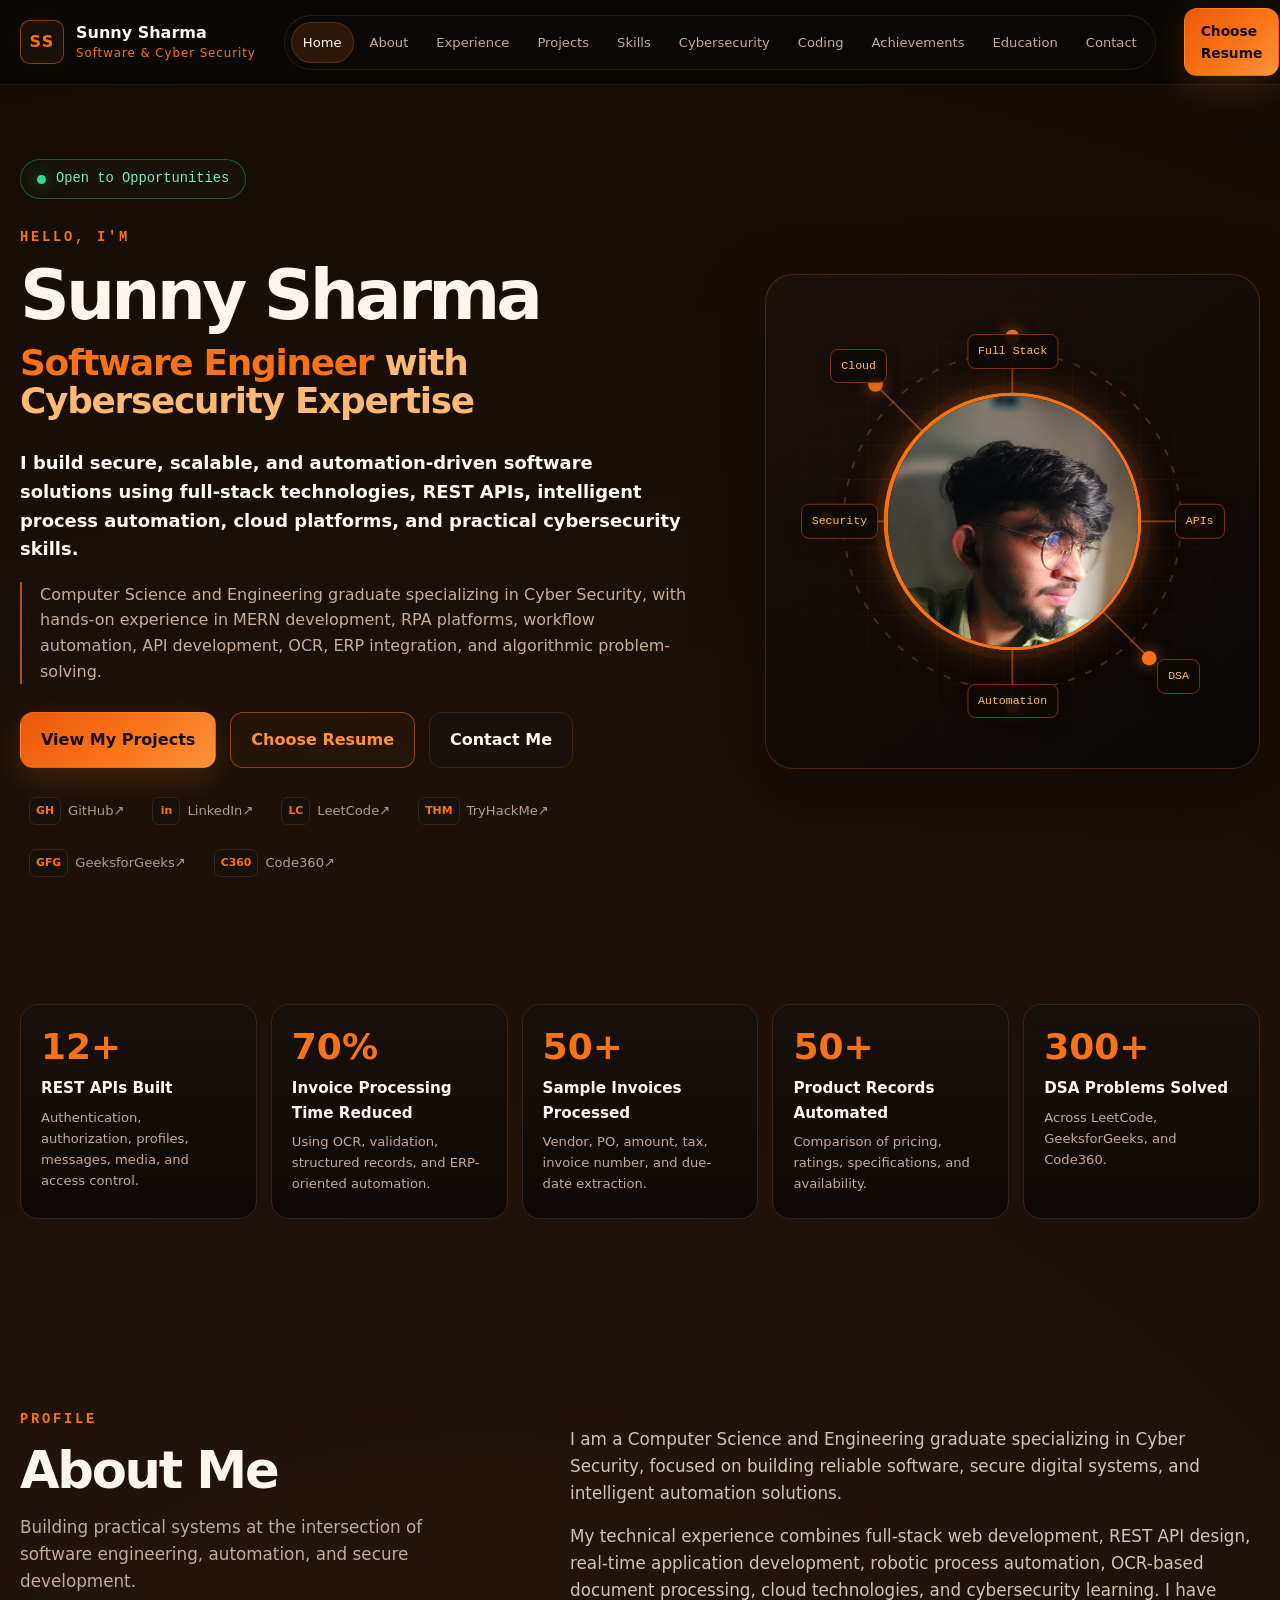
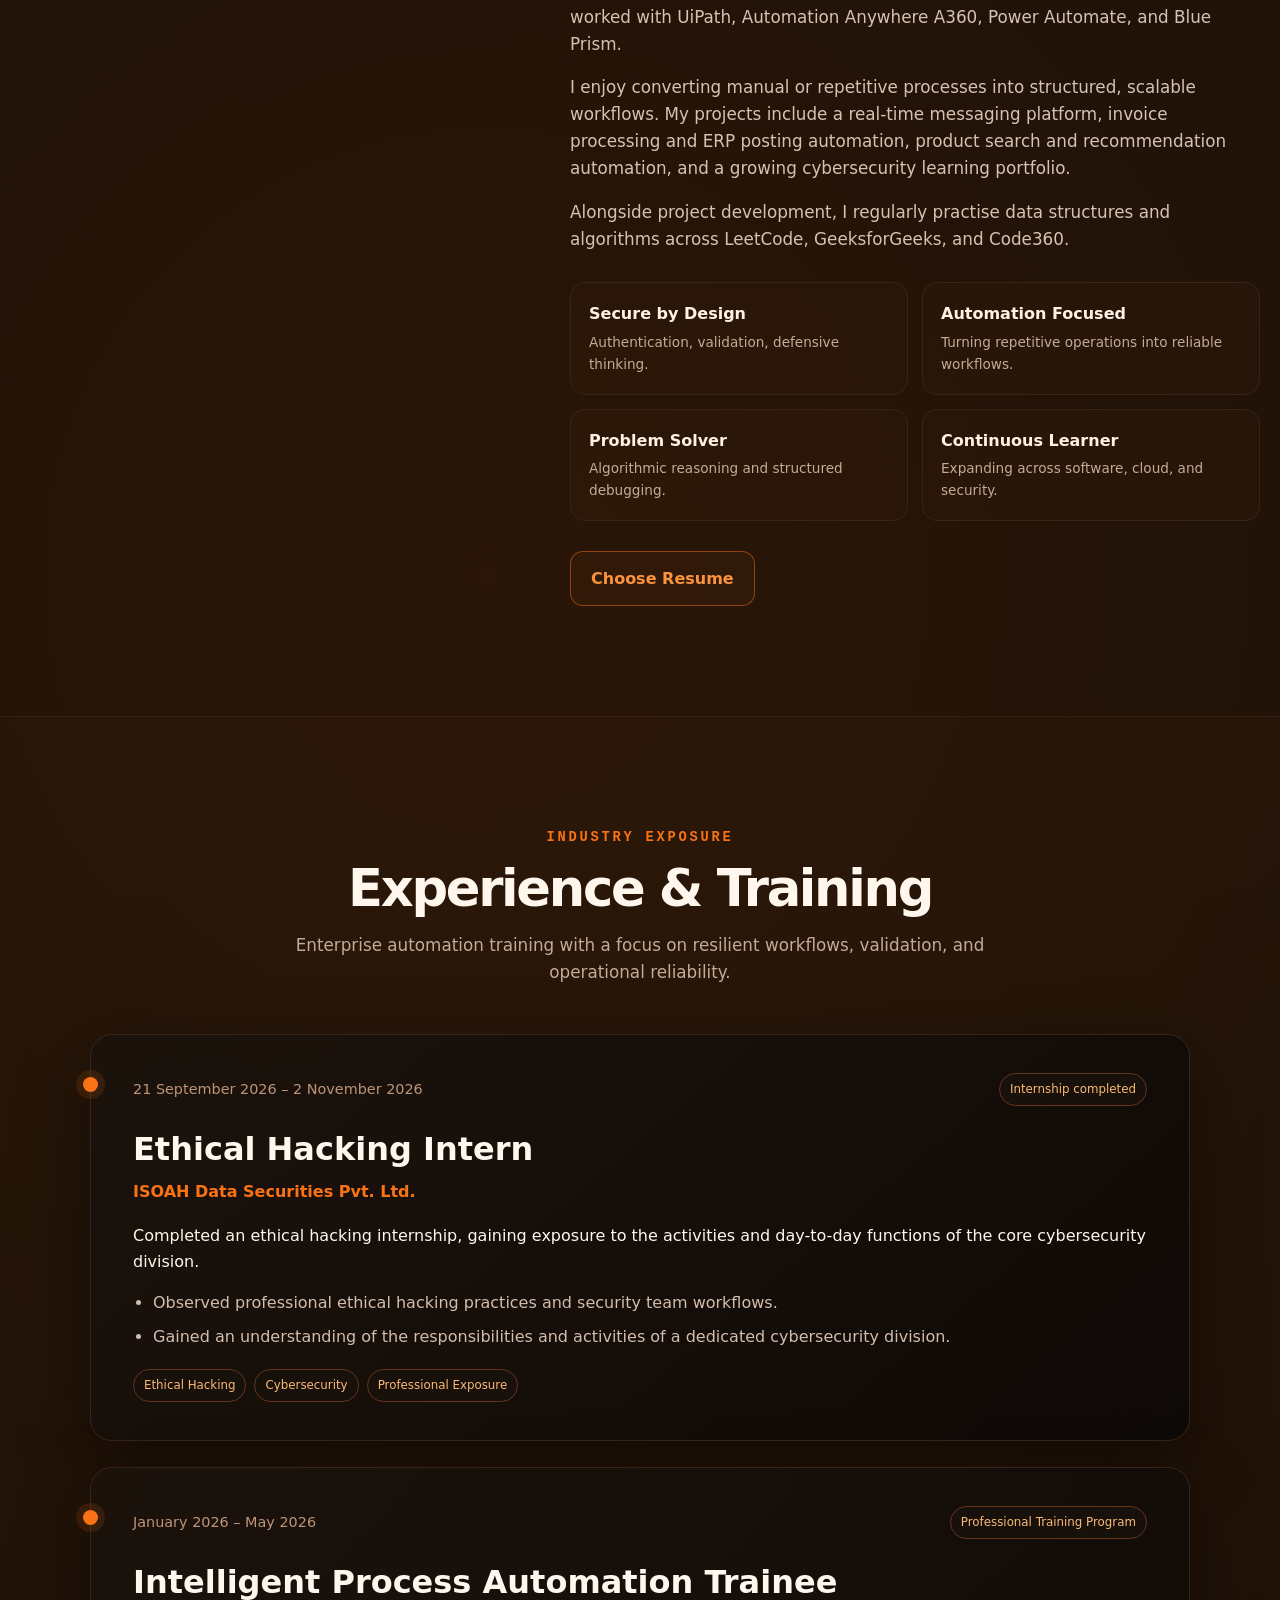
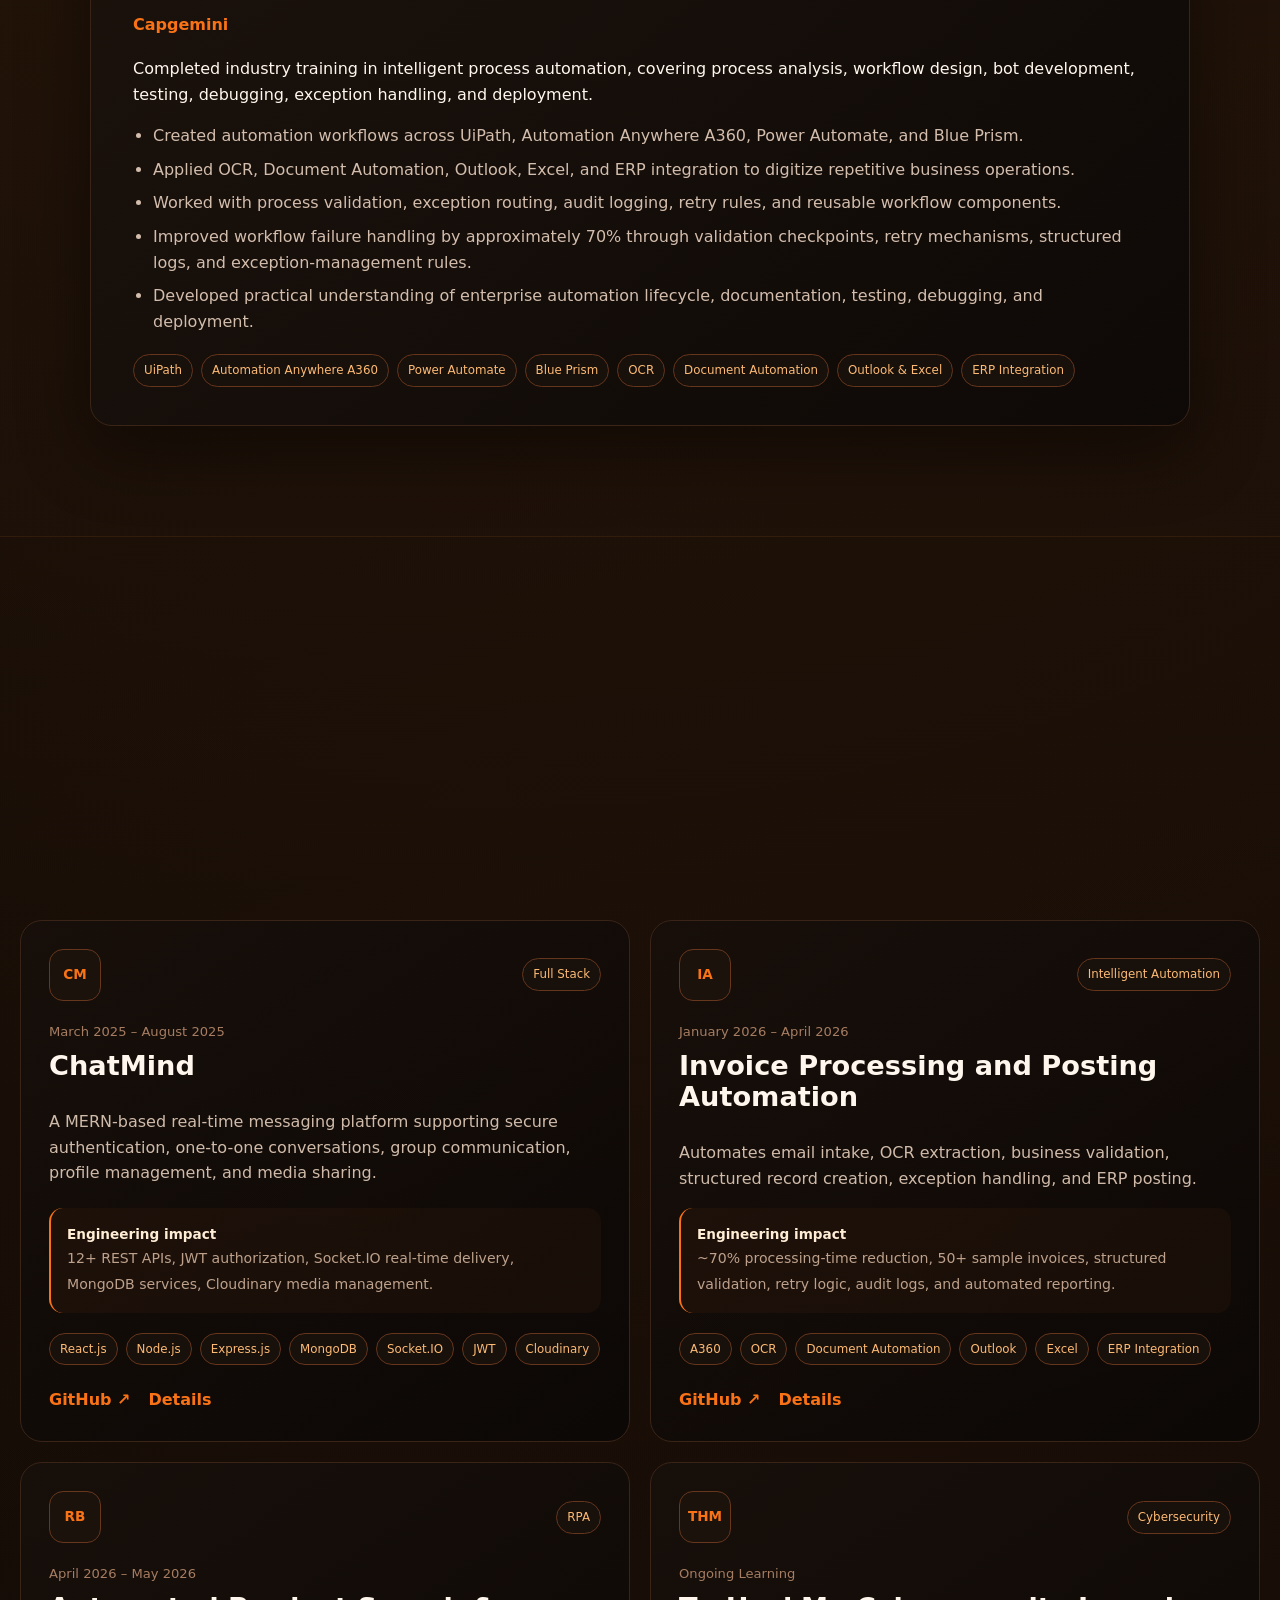
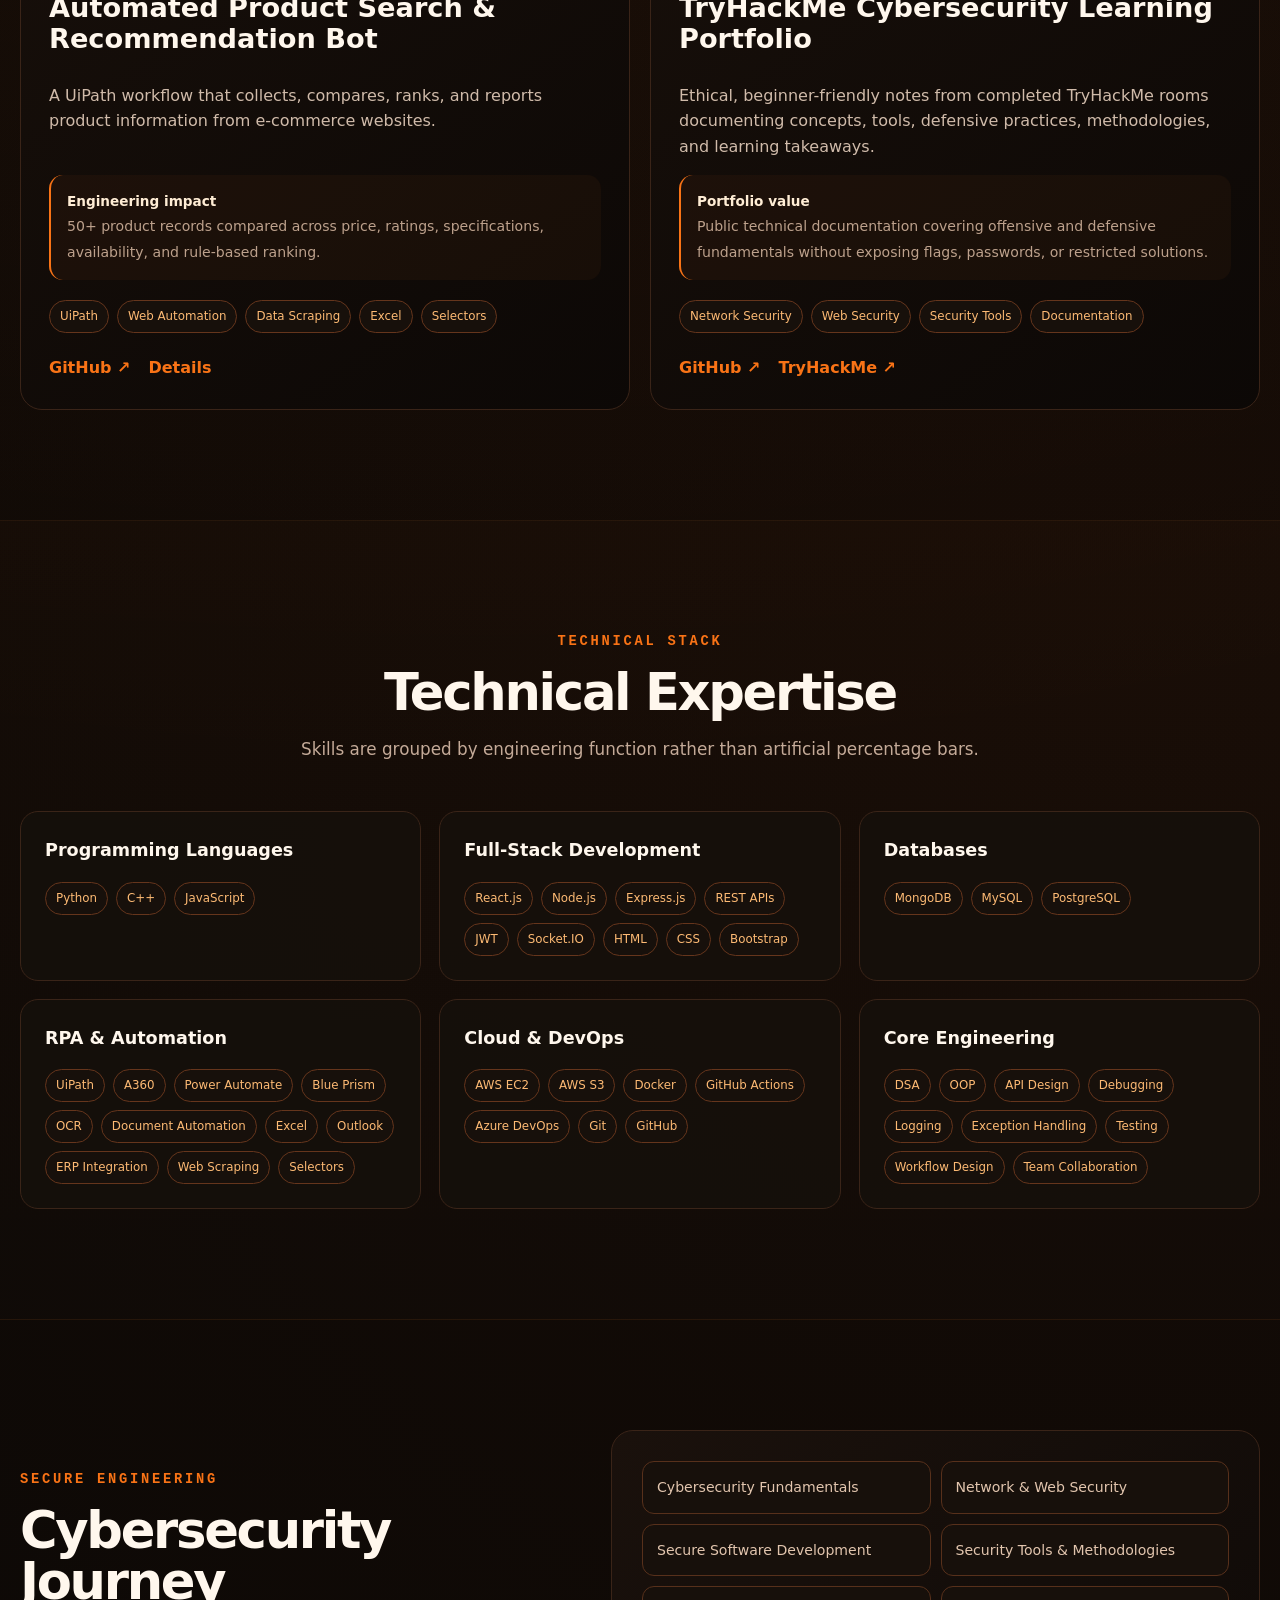
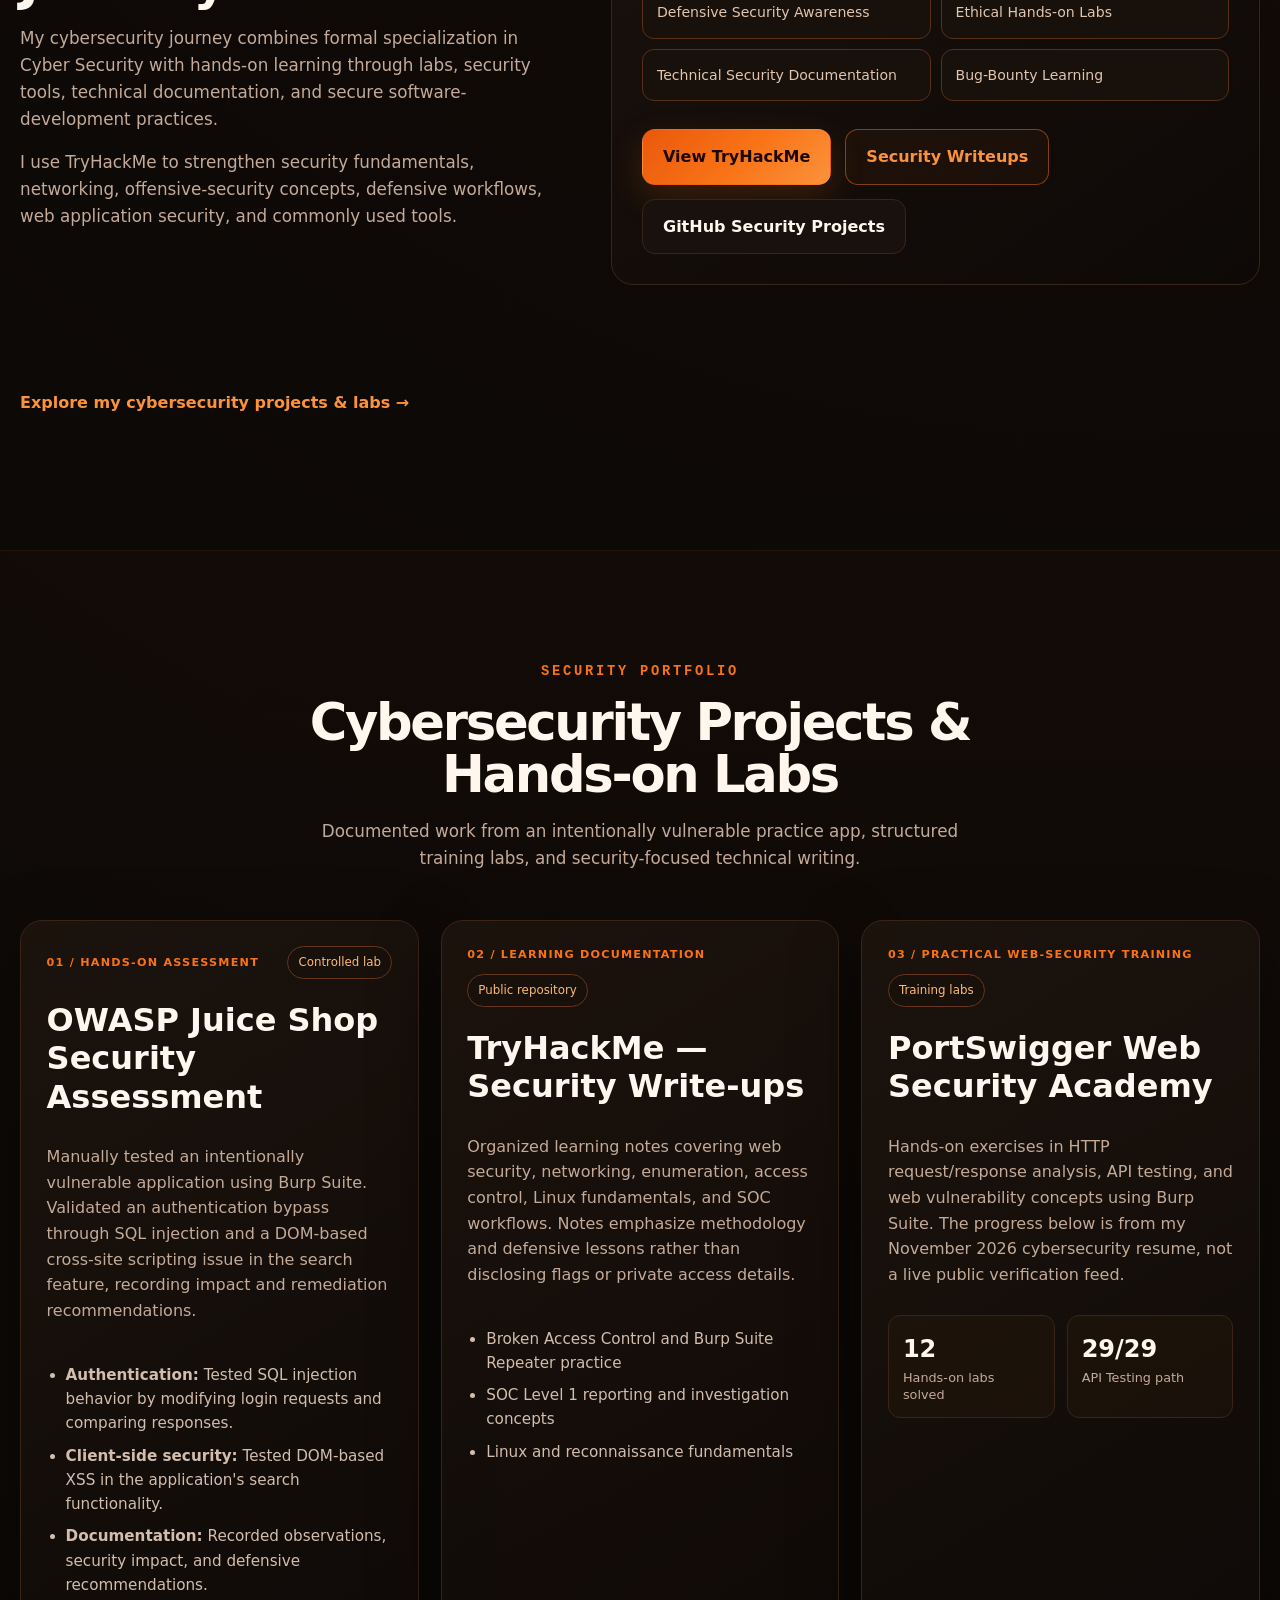
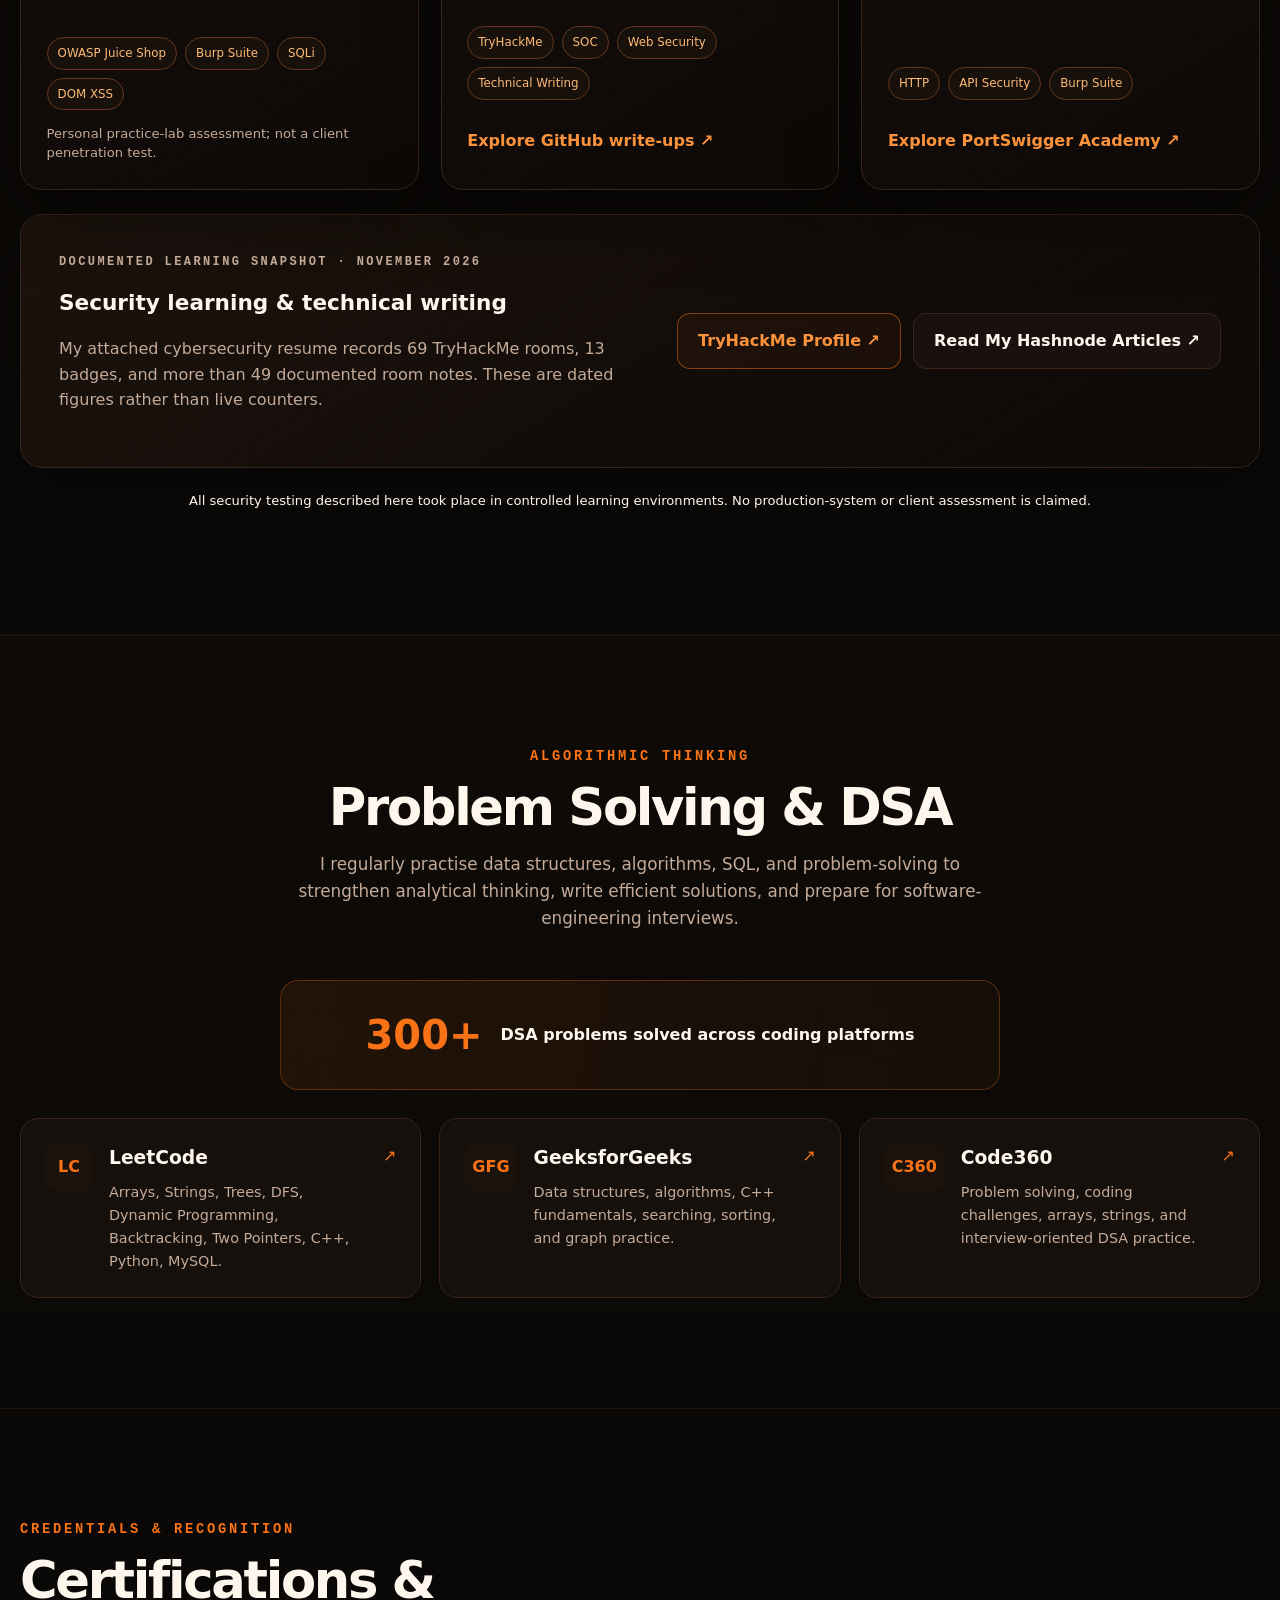
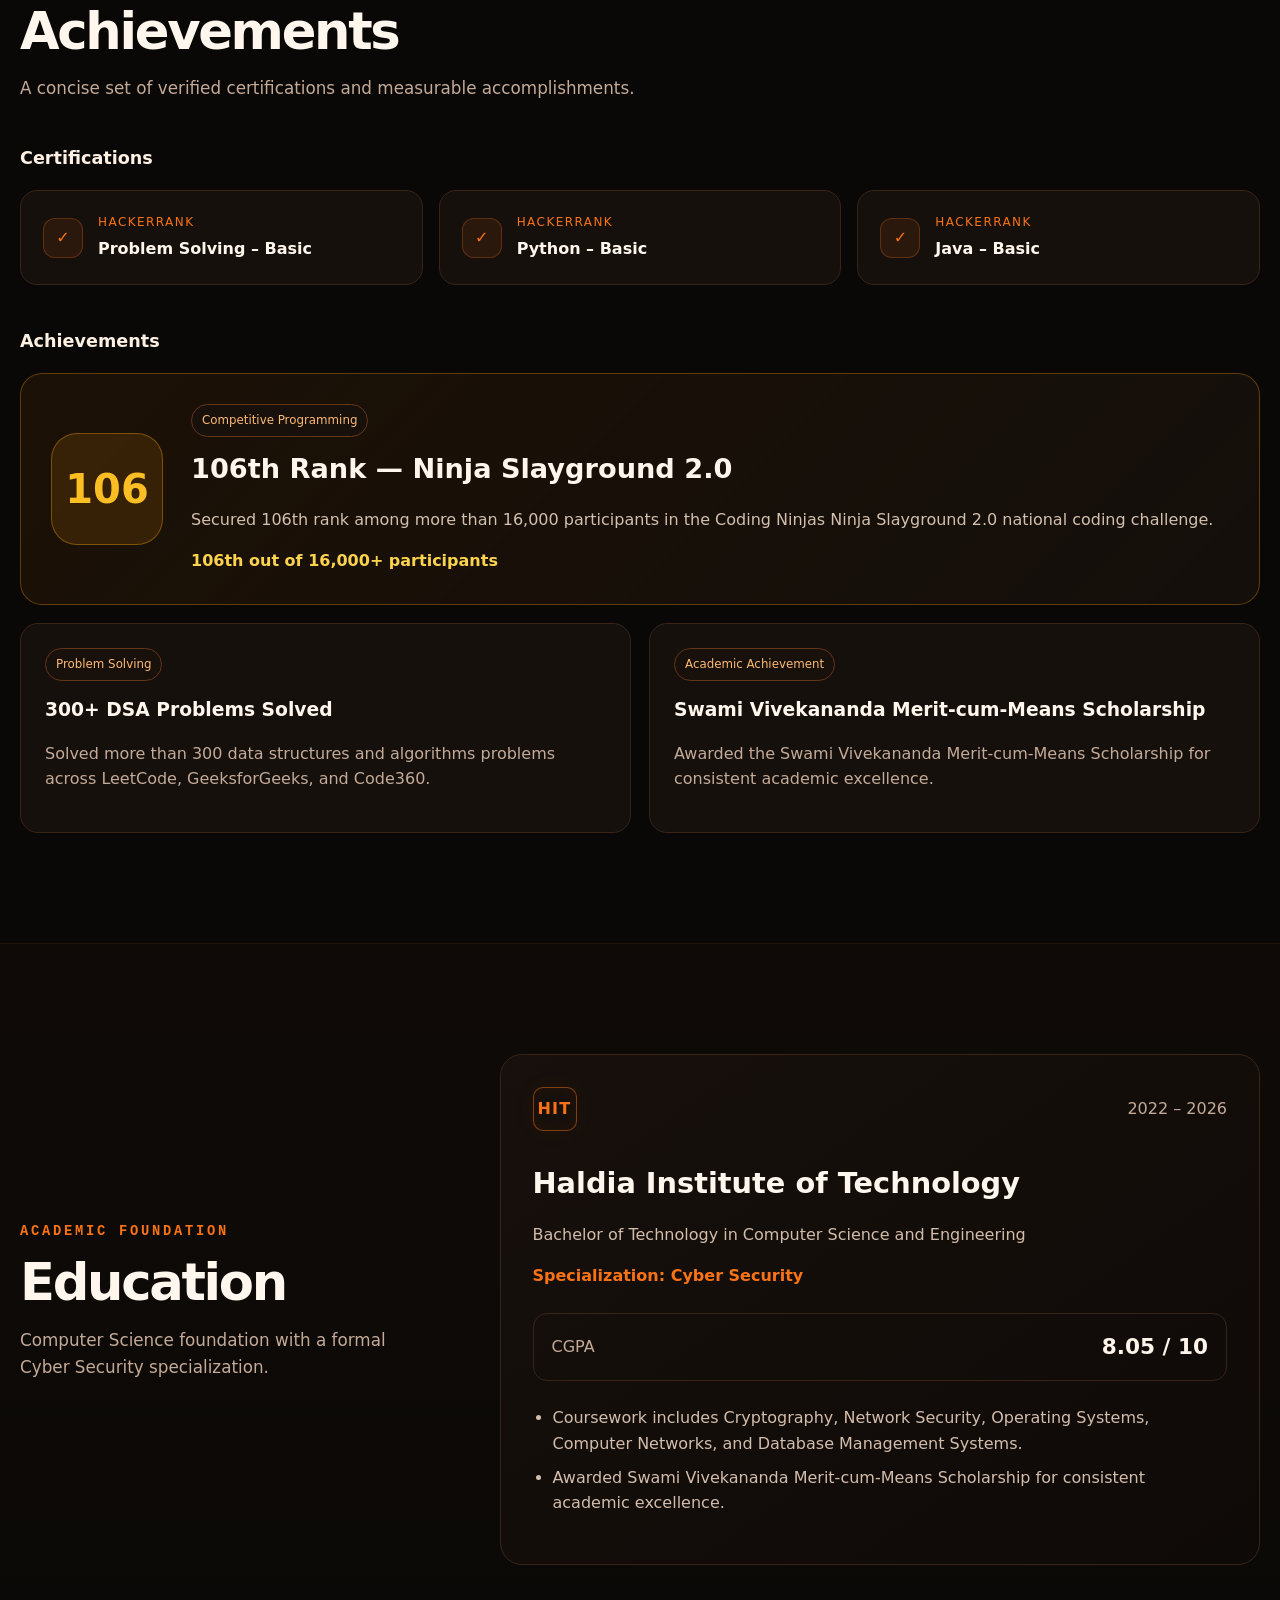
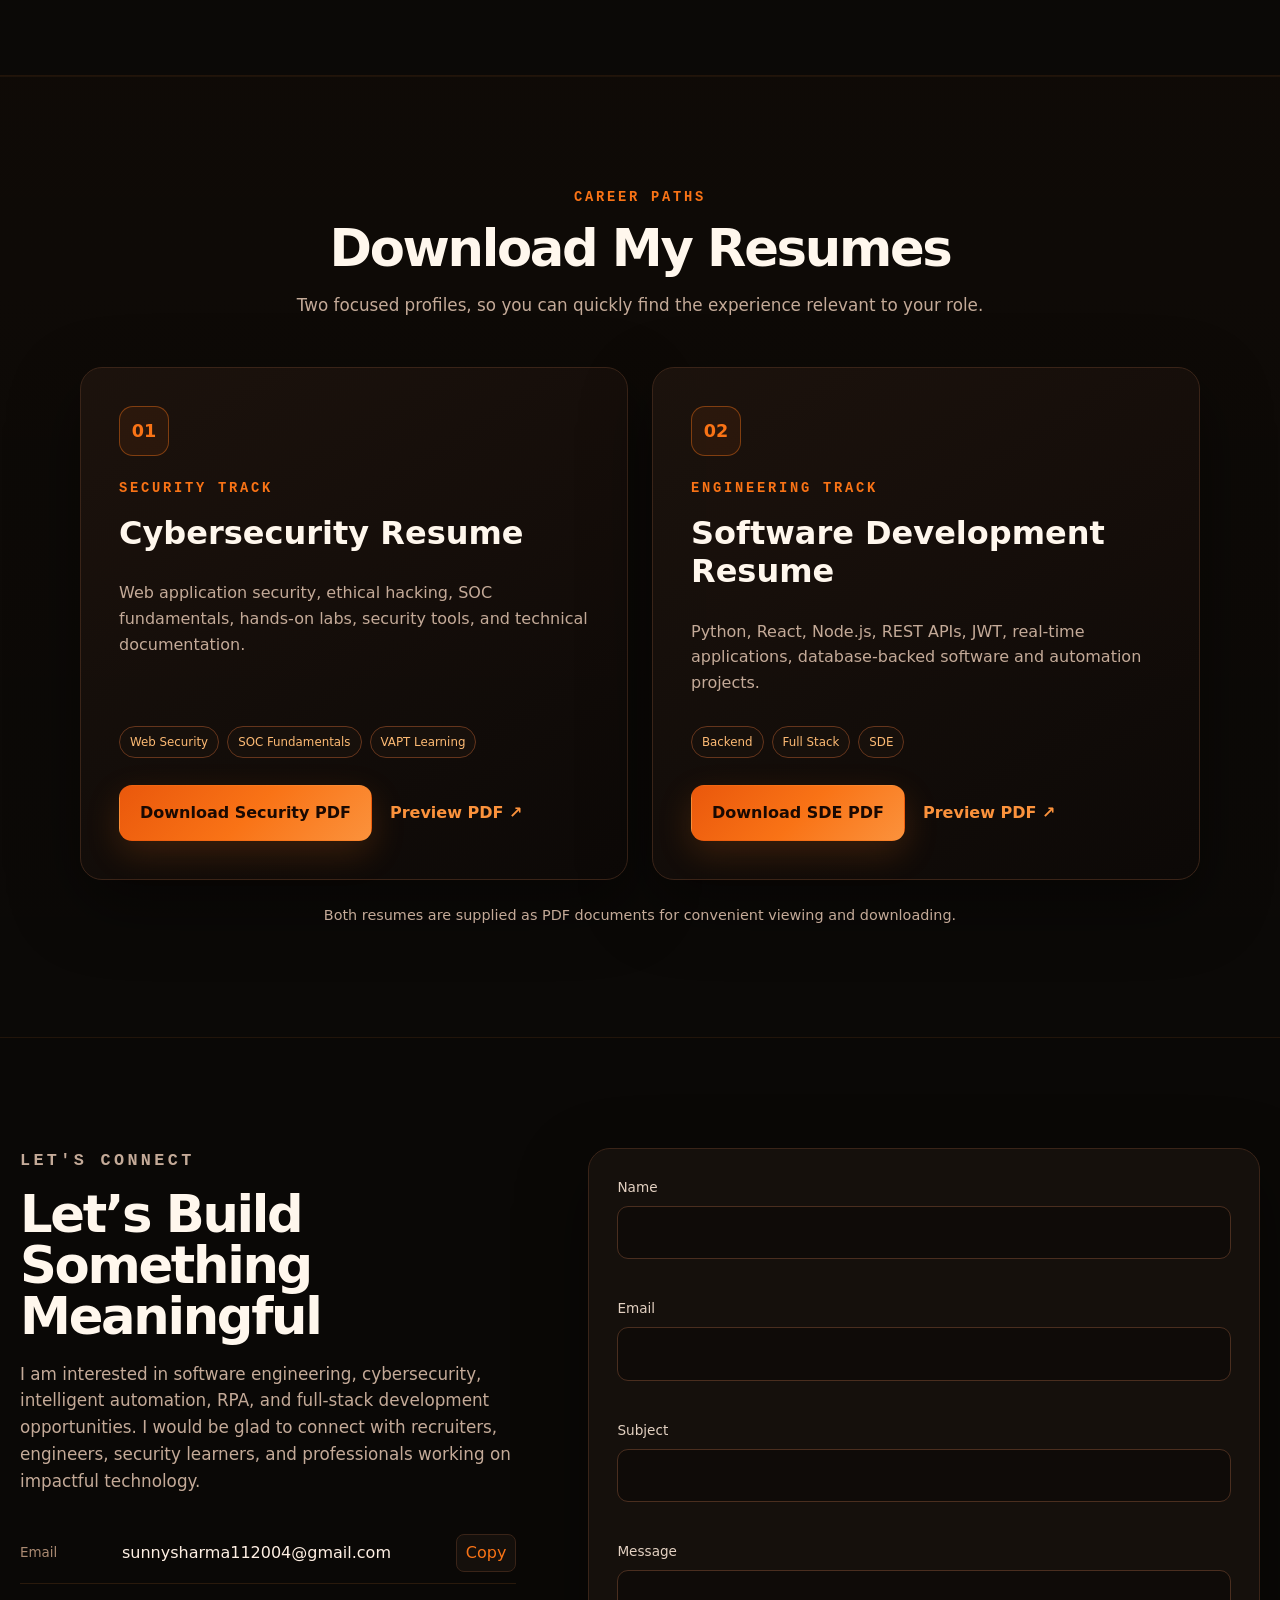
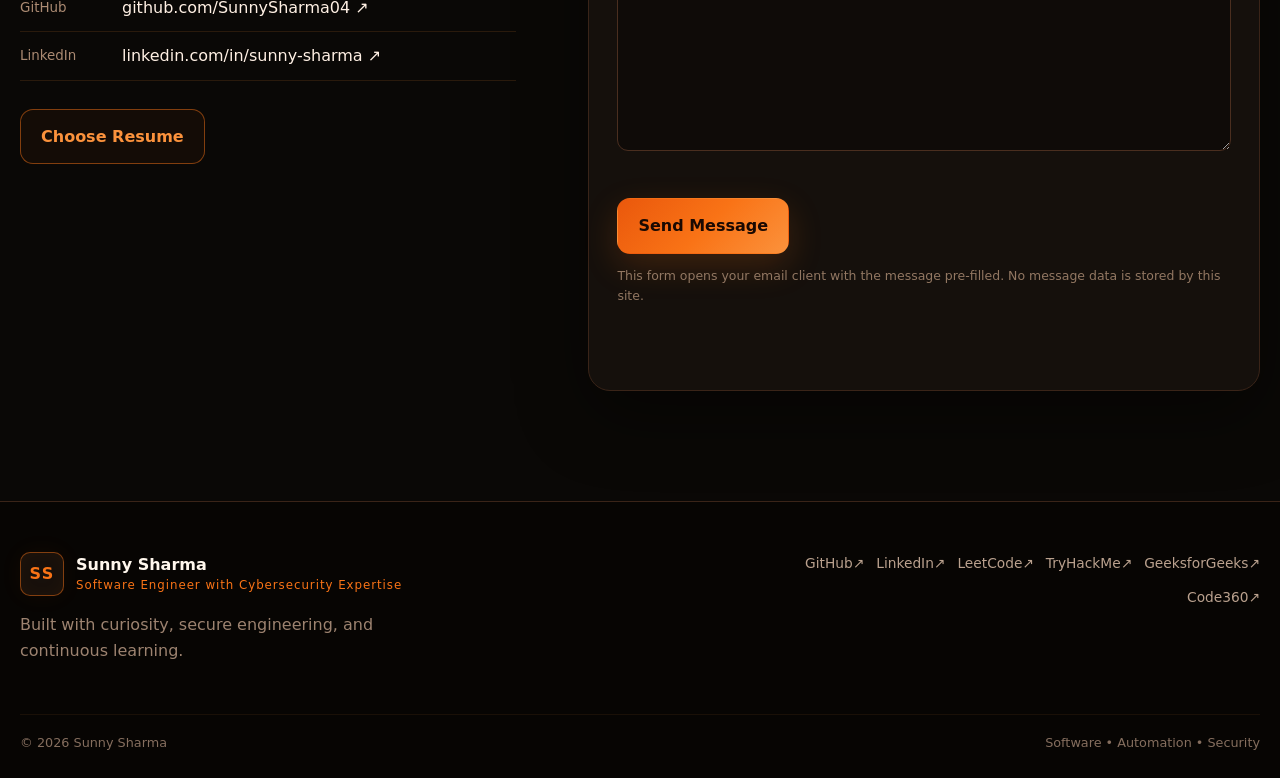
==== commit 010c16f2: "Update cybersecurity portfolio and resumes" ====
--- a/index.html
+++ b/index.html
@@ -3,31 +3,31 @@
   <head>
     <meta charset="utf-8" />
     <meta name="viewport" content="width=device-width, initial-scale=1" />
-    <title>Sunny Sharma | Software Engineer with Cybersecurity Expertise</title>
+    <title>Sunny Sharma | Cybersecurity &amp; Software Development</title>
     <meta
       name="description"
-      content="Portfolio of Sunny Sharma, a software engineer and cybersecurity student skilled in full-stack development, RPA, intelligent automation, REST APIs, cloud platforms, and data structures and algorithms."
+      content="Portfolio of Sunny Sharma, a software engineer and cybersecurity graduate skilled in full-stack development, RPA, intelligent automation, REST APIs, cloud platforms, and data structures and algorithms."
     />
     <meta name="theme-color" content="#07111f" />
     <meta name="robots" content="index,follow" />
     <meta property="og:type" content="website" />
     <meta
       property="og:title"
-      content="Sunny Sharma | Software Engineer with Cybersecurity Expertise"
+      content="Sunny Sharma | Cybersecurity &amp; Software Development"
     />
     <meta
       property="og:description"
-      content="Software engineering, cybersecurity, automation, REST APIs, cloud, and DSA portfolio."
+      content="Cybersecurity internship, web security labs, full-stack projects, automation, and downloadable resumes."
     />
     <meta property="og:image" content="assets/social-preview.png" />
     <meta name="twitter:card" content="summary_large_image" />
     <meta
       name="twitter:title"
-      content="Sunny Sharma | Software Engineer with Cybersecurity Expertise"
+      content="Sunny Sharma | Cybersecurity &amp; Software Development"
     />
     <meta
       name="twitter:description"
-      content="Software engineering, cybersecurity, automation, REST APIs, cloud, and DSA portfolio."
+      content="Cybersecurity internship, web security labs, full-stack projects, automation, and downloadable resumes."
     />
     <meta name="twitter:image" content="assets/social-preview.png" />
     <link rel="icon" href="assets/favicon.svg" type="image/svg+xml" />
@@ -37,7 +37,7 @@
         "@context": "https://schema.org",
         "@type": "Person",
         "name": "Sunny Sharma",
-        "jobTitle": "Software Engineer with Cybersecurity Expertise",
+        "jobTitle": "Cybersecurity and Software Development Graduate",
         "email": "mailto:sunnysharma112004@gmail.com",
         "telephone": "+91-8777210604",
         "alumniOf": {
@@ -79,11 +79,9 @@
 
         <div class="nav-actions">
           <a
-            class="btn btn-primary btn-small resume-download"
-            href="resume/Sunny-Sharma-Resume.pdf"
-            download
-            >Download Resume</a
-          >
+            class="btn btn-primary btn-small"
+            href="#resumes"
+            >Choose Resume</a>
           <button
             class="menu-toggle"
             aria-expanded="false"
@@ -107,10 +105,8 @@
         <a href="#education">Education</a><a href="#contact">Contact</a>
         <a
           class="btn btn-primary"
-          href="resume/Sunny-Sharma-Resume.pdf"
-          download
-          >Download Resume</a
-        >
+          href="#resumes"
+          >Choose Resume</a>
       </nav>
     </header>
 
@@ -130,7 +126,7 @@
               automation, cloud platforms, and practical cybersecurity skills.
             </p>
             <p class="hero-sub">
-              Computer Science and Engineering undergraduate specializing in
+              Computer Science and Engineering graduate specializing in
               Cyber Security, with hands-on experience in MERN development, RPA
               platforms, workflow automation, API development, OCR, ERP
               integration, and algorithmic problem-solving.
@@ -138,11 +134,9 @@
             <div class="hero-actions">
               <a class="btn btn-primary" href="#projects">View My Projects</a>
               <a
-                class="btn btn-secondary resume-download"
-                href="resume/Sunny-Sharma-Resume.pdf"
-                download
-                >Download Resume</a
-              >
+                class="btn btn-secondary"
+                href="#resumes"
+                >Choose Resume</a>
               <a class="btn btn-tertiary" href="#contact">Contact Me</a>
             </div>
             <div class="social-row" aria-label="Social and coding profiles">
@@ -295,7 +289,7 @@
           </div>
           <div class="about-body reveal">
             <p>
-              I am a Computer Science and Engineering undergraduate specializing
+              I am a Computer Science and Engineering graduate specializing
               in Cyber Security, focused on building reliable software, secure
               digital systems, and intelligent automation solutions.
             </p>
@@ -339,11 +333,9 @@
               </div>
             </div>
             <a
-              class="btn btn-secondary resume-download"
-              href="resume/Sunny-Sharma-Resume.pdf"
-              download
-              >Download Resume</a
-            >
+              class="btn btn-secondary"
+              href="#resumes"
+              >Choose Resume</a>
           </div>
         </div>
       </section>
@@ -352,12 +344,33 @@
         <div class="container">
           <div class="section-heading centered reveal">
             <p class="eyebrow">Industry Exposure</p>
-            <h2>Professional Training</h2>
+            <h2>Experience &amp; Training</h2>
             <p>
               Enterprise automation training with a focus on resilient
               workflows, validation, and operational reliability.
             </p>
           </div>
+          
+          <!-- Verified internship details supplied in Sunny's 2026 resumes. -->
+          <article class="timeline-card reveal isoah-experience">
+            <div class="timeline-marker" aria-hidden="true"></div>
+            <div class="timeline-meta">
+              <span>21 September 2026 – 2 November 2026</span>
+              <span class="tag">Internship completed</span>
+            </div>
+            <h3>Ethical Hacking Intern</h3>
+            <p class="org">ISOAH Data Securities Pvt. Ltd.</p>
+            <p>
+              Completed an ethical hacking internship, gaining exposure to the
+              activities and day-to-day functions of the core cybersecurity division.
+            </p>
+            <ul class="feature-list">
+              <li>Observed professional ethical hacking practices and security team workflows.</li>
+              <li>Gained an understanding of the responsibilities and activities of a dedicated cybersecurity division.</li>
+            </ul>
+            <div class="tag-row"><span>Ethical Hacking</span><span>Cybersecurity</span><span>Professional Exposure</span></div>
+          </article>
+
           <article class="timeline-card reveal">
             <div class="timeline-marker"></div>
             <div class="timeline-meta">
@@ -367,7 +380,7 @@
             <h3>Intelligent Process Automation Trainee</h3>
             <p class="org">Capgemini</p>
             <p>
-              Completed five months of industry training in intelligent process
+              Completed industry training in intelligent process
               automation, covering process analysis, workflow design, bot
               development, testing, debugging, exception handling, and
               deployment.
@@ -709,6 +722,103 @@
               >
             </div>
           </div>
+                  <p class="portfolio-panel-cta"><a class="portfolio-project-link" href="#security-projects">Explore my cybersecurity projects &amp; labs →</a></p>
+          </div>
+      </section>
+
+      <section id="security-projects" class="section-pad section-alt">
+        <div class="container">
+          <div class="section-heading centered reveal">
+            <p class="eyebrow">Security portfolio</p>
+            <h2>Cybersecurity Projects &amp; Hands-on Labs</h2>
+            <p>
+              Documented work from an intentionally vulnerable practice app,
+              structured training labs, and security-focused technical writing.
+            </p>
+          </div>
+          <div class="portfolio-security-grid">
+            <article class="portfolio-security-card reveal">
+              <div class="portfolio-security-card-heading">
+                <span class="portfolio-project-type">01 / Hands-on assessment</span>
+                <span class="tag">Controlled lab</span>
+              </div>
+              <h3>OWASP Juice Shop Security Assessment</h3>
+              <p>
+                Manually tested an intentionally vulnerable application using
+                Burp Suite. Validated an authentication bypass through SQL
+                injection and a DOM-based cross-site scripting issue in the search
+                feature, recording impact and remediation recommendations.
+              </p>
+              <ul class="feature-list">
+                <li><strong>Authentication:</strong> Tested SQL injection behavior by modifying login requests and comparing responses.</li>
+                <li><strong>Client-side security:</strong> Tested DOM-based XSS in the application's search functionality.</li>
+                <li><strong>Documentation:</strong> Recorded observations, security impact, and defensive recommendations.</li>
+              </ul>
+              <div class="tag-row"><span>OWASP Juice Shop</span><span>Burp Suite</span><span>SQLi</span><span>DOM XSS</span></div>
+              <p class="portfolio-security-footnote">Personal practice-lab assessment; not a client penetration test.</p>
+            </article>
+
+            <article class="portfolio-security-card reveal">
+              <div class="portfolio-security-card-heading">
+                <span class="portfolio-project-type">02 / Learning documentation</span>
+                <span class="tag">Public repository</span>
+              </div>
+              <h3>TryHackMe — Security Write-ups</h3>
+              <p>
+                Organized learning notes covering web security, networking,
+                enumeration, access control, Linux fundamentals, and SOC workflows.
+                Notes emphasize methodology and defensive lessons rather than
+                disclosing flags or private access details.
+              </p>
+              <ul class="feature-list">
+                <li>Broken Access Control and Burp Suite Repeater practice</li>
+                <li>SOC Level 1 reporting and investigation concepts</li>
+                <li>Linux and reconnaissance fundamentals</li>
+              </ul>
+              <div class="tag-row"><span>TryHackMe</span><span>SOC</span><span>Web Security</span><span>Technical Writing</span></div>
+              <a class="portfolio-project-link" href="https://github.com/SunnySharma04/tryhackme-writeups"
+                 target="_blank" rel="noopener noreferrer">Explore GitHub write-ups ↗</a>
+            </article>
+
+            <article class="portfolio-security-card reveal">
+              <div class="portfolio-security-card-heading">
+                <span class="portfolio-project-type">03 / Practical web-security training</span>
+                <span class="tag">Training labs</span>
+              </div>
+              <h3>PortSwigger Web Security Academy</h3>
+              <p>
+                Hands-on exercises in HTTP request/response analysis, API testing,
+                and web vulnerability concepts using Burp Suite. The progress
+                below is from my November 2026 cybersecurity resume, not a live
+                public verification feed.
+              </p>
+              <div class="portfolio-progress-grid">
+                <div><strong>12</strong><span>Hands-on labs solved</span></div>
+                <div><strong>29/29</strong><span>API Testing path</span></div>
+              </div>
+              <div class="tag-row"><span>HTTP</span><span>API Security</span><span>Burp Suite</span></div>
+              <a class="portfolio-project-link" href="https://portswigger.net/web-security"
+                 target="_blank" rel="noopener noreferrer">Explore PortSwigger Academy ↗</a>
+            </article>
+          </div>
+
+          <div class="portfolio-evidence-strip reveal">
+            <div>
+              <p class="eyebrow">Documented learning snapshot · November 2026</p>
+              <h3>Security learning &amp; technical writing</h3>
+              <p>My attached cybersecurity resume records 69 TryHackMe rooms, 13 badges, and more than 49 documented room notes. These are dated figures rather than live counters.</p>
+            </div>
+            <div class="portfolio-evidence-actions">
+              <a class="btn btn-secondary" href="https://tryhackme.com/p/sunnysharma11200"
+                 target="_blank" rel="noopener noreferrer">TryHackMe Profile ↗</a>
+              <a class="btn btn-tertiary" href="https://hashnode.com/@sunny1103"
+                 target="_blank" rel="noopener noreferrer">Read My Hashnode Articles ↗</a>
+            </div>
+          </div>
+          <p class="portfolio-security-footnote portfolio-disclaimer">
+            All security testing described here took place in controlled learning environments.
+            No production-system or client assessment is claimed.
+          </p>
         </div>
       </section>
 
@@ -879,6 +989,49 @@
         </div>
       </section>
 
+      <section id="resumes" class="section-pad section-alt">
+        <div class="container">
+          <div class="section-heading centered reveal">
+            <p class="eyebrow">Career paths</p>
+            <h2>Download My Resumes</h2>
+            <p>Two focused profiles, so you can quickly find the experience relevant to your role.</p>
+          </div>
+          <div class="portfolio-resume-grid">
+            <article class="portfolio-resume-card reveal">
+              <div class="portfolio-resume-number" aria-hidden="true">01</div>
+              <p class="eyebrow">Security Track</p>
+              <h3>Cybersecurity Resume</h3>
+              <p>Web application security, ethical hacking, SOC fundamentals, hands-on labs, security tools, and technical documentation.</p>
+              <div class="tag-row"><span>Web Security</span><span>SOC Fundamentals</span><span>VAPT Learning</span></div>
+              <div class="portfolio-resume-actions">
+                <a class="btn btn-primary resume-download"
+                   href="resume/Sunny_Sharma_Cybersecurity_Resume.pdf"
+                   download="Sunny_Sharma_Cybersecurity_Resume.pdf">Download Security PDF</a>
+                <a class="portfolio-simple-link"
+                   href="resume/Sunny_Sharma_Cybersecurity_Resume.pdf"
+                   target="_blank" rel="noopener noreferrer">Preview PDF ↗</a>
+              </div>
+            </article>
+            <article class="portfolio-resume-card reveal">
+              <div class="portfolio-resume-number" aria-hidden="true">02</div>
+              <p class="eyebrow">Engineering Track</p>
+              <h3>Software Development Resume</h3>
+              <p>Python, React, Node.js, REST APIs, JWT, real-time applications, database-backed software and automation projects.</p>
+              <div class="tag-row"><span>Backend</span><span>Full Stack</span><span>SDE</span></div>
+              <div class="portfolio-resume-actions">
+                <a class="btn btn-primary resume-download"
+                   href="resume/Sunny_Sharma_SDE_Resume.pdf"
+                   download="Sunny_Sharma_SDE_Resume.pdf">Download SDE PDF</a>
+                <a class="portfolio-simple-link"
+                   href="resume/Sunny_Sharma_SDE_Resume.pdf"
+                   target="_blank" rel="noopener noreferrer">Preview PDF ↗</a>
+              </div>
+            </article>
+          </div>
+          <p class="portfolio-resume-note">Both resumes are supplied as PDF documents for convenient viewing and downloading.</p>
+        </div>
+      </section>
+
       <section id="contact" class="section-pad">
         <div class="container contact-grid">
           <div class="contact-copy reveal">
@@ -920,11 +1073,9 @@
               </div>
             </div>
             <a
-              class="btn btn-secondary resume-download"
-              href="resume/Sunny-Sharma-Resume.pdf"
-              download
-              >Download Resume</a
-            >
+              class="btn btn-secondary"
+              href="#resumes"
+              >Choose Resume</a>
           </div>
           <form id="contact-form" class="contact-form reveal" novalidate>
             <div class="field">
--- a/styles.css
+++ b/styles.css
@@ -1849,4 +1849,67 @@
     opacity:1;
     transform:none;
   }
-}+}
+
+/* === Sunny portfolio: security-projects + two-resume upgrade (Nov 2026) === */
+.isoah-experience { margin-bottom: 26px; }
+.portfolio-resume-grid {
+  display: grid; grid-template-columns: repeat(2, minmax(0, 1fr));
+  gap: 24px; max-width: 1120px; margin-inline: auto;
+}
+.portfolio-resume-card, .portfolio-security-card, .portfolio-evidence-strip {
+  background: linear-gradient(148deg,rgba(28,19,13,.96),rgba(13,9,7,.96));
+  border: 1px solid var(--line); border-radius: var(--radius);
+  box-shadow: var(--shadow);
+}
+.portfolio-resume-card {
+  padding: clamp(22px,3vw,38px); display:flex; flex-direction:column;
+}
+.portfolio-resume-number {
+  display:grid; place-items:center; width:50px; height:50px;
+  border-radius:14px; border:1px solid rgba(249,115,22,.42);
+  color:var(--cyan); background:rgba(249,115,22,.07);
+  font-size:1.1rem; font-weight:900; margin-bottom:22px;
+}
+.portfolio-resume-card h3,.portfolio-security-card h3 {
+  font-size:clamp(1.5rem,2.5vw,2rem); margin:0 0 12px; line-height:1.2;
+}
+.portfolio-resume-card > p:not(.eyebrow),
+.portfolio-security-card > p:not(.eyebrow),.portfolio-evidence-strip p,
+.portfolio-resume-note {color:var(--muted);}
+.portfolio-resume-card .tag-row {margin-top:auto; padding-top:14px;}
+.portfolio-resume-actions {display:flex;flex-wrap:wrap;align-items:center;gap:18px;margin-top:27px;}
+.portfolio-resume-actions .btn {text-align:center;}
+.portfolio-simple-link {color:var(--blue);font-weight:750;}
+.portfolio-simple-link:hover,.portfolio-project-link:hover {text-decoration:underline;text-underline-offset:4px;}
+.portfolio-resume-note {text-align:center;font-size:.9rem;margin:24px 0 0;}
+.portfolio-security-grid {display:grid;grid-template-columns:repeat(3,minmax(0,1fr));gap:22px;}
+.portfolio-security-card {padding:clamp(22px,2vw,32px);min-width:0;display:flex;flex-direction:column;}
+.portfolio-security-card-heading {display:flex;flex-wrap:wrap;align-items:center;justify-content:space-between;gap:10px;margin-bottom:22px;}
+.portfolio-project-type {text-transform:uppercase;letter-spacing:.11em;font-size:.7rem;color:var(--cyan);font-weight:800;}
+.portfolio-security-card .feature-list {font-size:.95rem; padding-left:19px;}
+.portfolio-security-card .tag-row {margin-top:auto; padding-top:16px;}
+.portfolio-security-footnote {font-size:.82rem;line-height:1.5;}
+.portfolio-security-card .portfolio-security-footnote {margin-bottom:0;}
+.portfolio-project-link {display:inline-flex;align-self:flex-start;min-height:44px;align-items:center;
+  margin-top:19px;color:var(--blue);font-weight:800;}
+.portfolio-progress-grid {display:grid;grid-template-columns:repeat(2,minmax(0,1fr));gap:12px;margin:12px 0;}
+.portfolio-progress-grid > div {border:1px solid var(--line);border-radius:12px;padding:14px;background:rgba(249,115,22,.03);}
+.portfolio-progress-grid strong {display:block;font-size:1.5rem;color:var(--text);}
+.portfolio-progress-grid span {display:block;color:var(--muted);font-size:.8rem;line-height:1.35;}
+.portfolio-evidence-strip {display:flex;flex-wrap:wrap;align-items:center;justify-content:space-between;gap:30px;padding:clamp(22px,3vw,38px);margin-top:24px;}
+.portfolio-evidence-strip > div:first-child {flex:1 1 360px;}
+.portfolio-evidence-strip h3 {font-size:1.35rem;margin:0 0 10px;}
+.portfolio-evidence-strip .eyebrow {font-size:.75rem;}
+.portfolio-evidence-actions {display:flex;flex-wrap:wrap;gap:12px;}
+.portfolio-disclaimer {text-align:center;margin-top:23px;}
+@media(max-width:1080px){.portfolio-security-grid{grid-template-columns:repeat(2,minmax(0,1fr));}}
+@media(max-width:740px){
+  .portfolio-resume-grid,.portfolio-security-grid {grid-template-columns:1fr;}
+  .portfolio-resume-card,.portfolio-security-card {padding:24px;}
+  .portfolio-resume-actions .btn {width:100%;}
+  .portfolio-evidence-strip {padding:24px;}
+  .portfolio-evidence-actions,.portfolio-evidence-actions .btn {width:100%;}
+}
+@media(max-width:380px){.portfolio-security-card-heading {flex-direction:column;align-items:flex-start;}}
+@media(prefers-reduced-motion:reduce){.portfolio-resume-card .btn,.portfolio-security-card .btn{transition:none;}}
